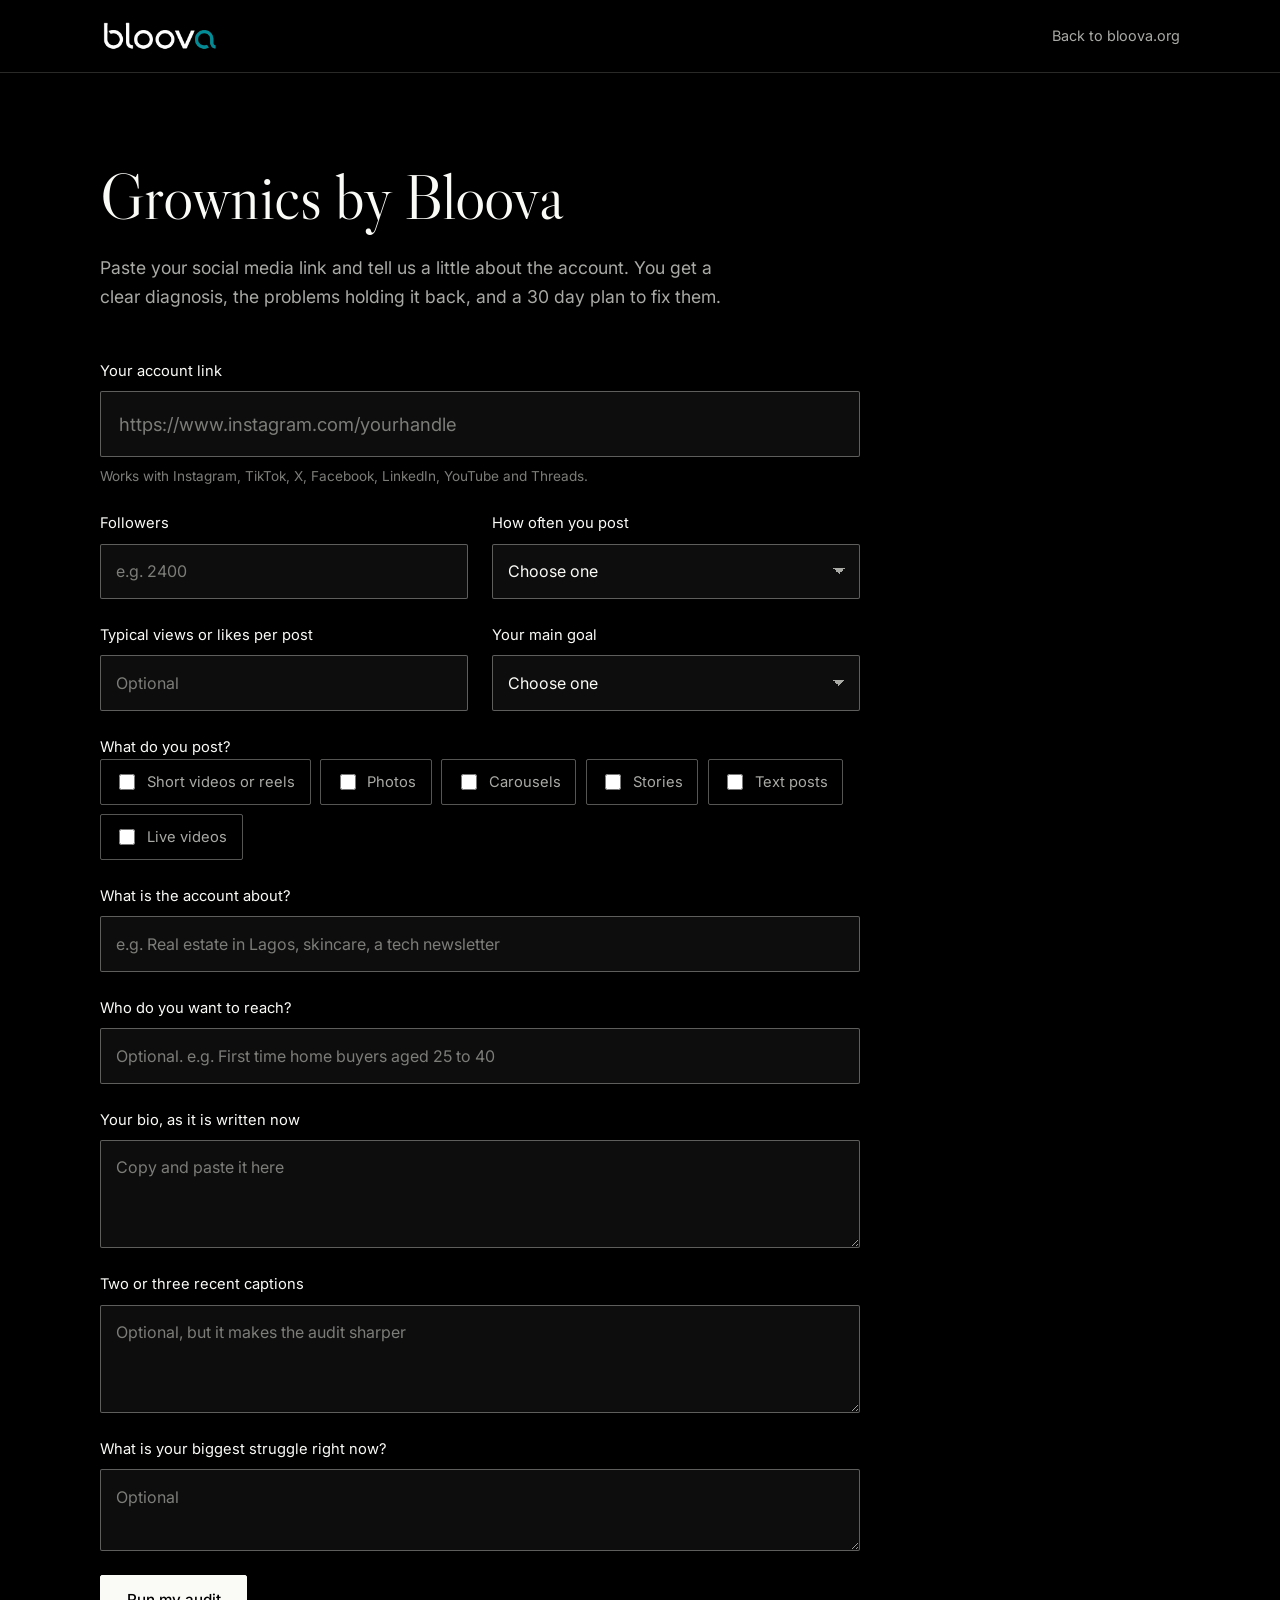
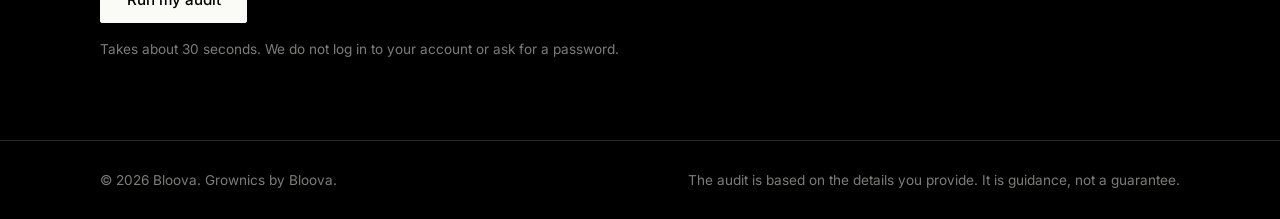
==== index.html @ 5bc06811 "Add files via upload" ====
<!DOCTYPE html>
<html lang="en">
<head>
<meta charset="utf-8">
<meta name="viewport" content="width=device-width, initial-scale=1">
<title>Grownics by Bloova</title>
<meta name="description" content="Paste your social media link and get a full diagnosis, the problems holding your account back, and a 30 day growth plan. By Bloova.">
<meta name="theme-color" content="#000000">
<link rel="icon" type="image/png" href="favicon.png">
<link rel="apple-touch-icon" href="apple-touch-icon.png">
<link rel="preconnect" href="https://fonts.googleapis.com">
<link rel="preconnect" href="https://fonts.gstatic.com" crossorigin>
<link href="https://fonts.googleapis.com/css2?family=Inter:wght@400;500&family=Libre+Caslon+Display&display=swap" rel="stylesheet">
<link rel="stylesheet" href="app.css">
</head>
<body>
<header class="top">
  <div class="wrap bar">
    <a class="brand" href="https://bloova.org" aria-label="Bloova"><img src="bloova-logo.png" alt="Bloova" width="120" height="34"></a>
    <a class="back" href="https://bloova.org">Back to bloova.org</a>
  </div>
</header>

<main id="app" class="wrap">

  <section id="intake" class="view">
    <div class="intro">
      <h1>Grownics by Bloova</h1>
      <p class="lede">Paste your social media link and tell us a little about the account. You get a clear diagnosis, the problems holding it back, and a 30 day plan to fix them.</p>
    </div>

    <form id="form" novalidate>
      <div class="field big">
        <label for="url">Your account link</label>
        <input id="url" name="url" type="text" inputmode="url" autocomplete="off" placeholder="https://www.instagram.com/yourhandle" required>
        <p class="hint" id="platform">Works with Instagram, TikTok, X, Facebook, LinkedIn, YouTube and Threads.</p>
      </div>

      <div class="grid">
        <div class="field">
          <label for="followers">Followers</label>
          <input id="followers" name="followers" type="number" min="0" inputmode="numeric" placeholder="e.g. 2400" required>
        </div>
        <div class="field">
          <label for="frequency">How often you post</label>
          <select id="frequency" name="frequency" required>
            <option value="">Choose one</option>
            <option>Almost never</option>
            <option>Less than once a week</option>
            <option>1 to 2 times a week</option>
            <option>3 to 5 times a week</option>
            <option>Daily</option>
            <option>More than once a day</option>
          </select>
        </div>
        <div class="field">
          <label for="typical">Typical views or likes per post</label>
          <input id="typical" name="typical" type="number" min="0" inputmode="numeric" placeholder="Optional">
        </div>
        <div class="field">
          <label for="goal">Your main goal</label>
          <select id="goal" name="goal" required>
            <option value="">Choose one</option>
            <option>Grow followers</option>
            <option>Get more customers or leads</option>
            <option>Build brand awareness</option>
            <option>Build a community</option>
            <option>Become a known voice in my field</option>
          </select>
        </div>
      </div>

      <fieldset class="field">
        <legend>What do you post?</legend>
        <div class="checks">
          <label><input type="checkbox" name="formats" value="Short videos or reels"> Short videos or reels</label>
          <label><input type="checkbox" name="formats" value="Photos"> Photos</label>
          <label><input type="checkbox" name="formats" value="Carousels"> Carousels</label>
          <label><input type="checkbox" name="formats" value="Stories"> Stories</label>
          <label><input type="checkbox" name="formats" value="Text posts"> Text posts</label>
          <label><input type="checkbox" name="formats" value="Live videos"> Live videos</label>
        </div>
      </fieldset>

      <div class="grid one">
        <div class="field">
          <label for="niche">What is the account about?</label>
          <input id="niche" name="niche" type="text" maxlength="120" placeholder="e.g. Real estate in Lagos, skincare, a tech newsletter" required>
        </div>
        <div class="field">
          <label for="audience">Who do you want to reach?</label>
          <input id="audience" name="audience" type="text" maxlength="200" placeholder="Optional. e.g. First time home buyers aged 25 to 40">
        </div>
        <div class="field">
          <label for="bio">Your bio, as it is written now</label>
          <textarea id="bio" name="bio" maxlength="400" rows="3" placeholder="Copy and paste it here"></textarea>
        </div>
        <div class="field">
          <label for="captions">Two or three recent captions</label>
          <textarea id="captions" name="captions" maxlength="900" rows="3" placeholder="Optional, but it makes the audit sharper"></textarea>
        </div>
        <div class="field">
          <label for="struggle">What is your biggest struggle right now?</label>
          <textarea id="struggle" name="struggle" maxlength="400" rows="2" placeholder="Optional"></textarea>
        </div>
      </div>

      <p class="error" id="error" role="alert" hidden></p>
      <div class="actions">
        <button class="btn solid" type="submit" id="go">Run my audit</button>
        <p class="hint">Takes about 30 seconds. We do not log in to your account or ask for a password.</p>
      </div>
    </form>
  </section>

  <section id="loading" class="view" hidden>
    <div class="intro">
      <h1>Reading your account details</h1>
      <p class="lede" id="stage">Checking your profile and positioning</p>
      <div class="bar-track"><i id="progress"></i></div>
    </div>
  </section>

  <section id="report" class="view" hidden></section>

</main>

<footer class="foot">
  <div class="wrap">
    <span>&copy; <span id="year">2026</span> Bloova. Grownics by Bloova.</span>
    <span>The audit is based on the details you provide. It is guidance, not a guarantee.</span>
  </div>
</footer>
<script src="app.js"></script>
</body>
</html>
---- app.css ----
:root{--black:#000;--ivory:#FAFAF7;--mute:#A9A9A5;--faint:#7C7C78;--line:rgba(250,250,247,.16);--line2:rgba(250,250,247,.34);--teal:#0F766E;--teal-lt:#22B8AB;--panel:#0D0D0D;--amber:#E0B25A;--red:#E5766B;
--display:'Libre Caslon Display',Georgia,'Times New Roman',serif;--text:'Inter',system-ui,-apple-system,'Segoe UI',sans-serif}
*{box-sizing:border-box}
html{-webkit-text-size-adjust:100%}
body{margin:0;background:var(--black);color:var(--ivory);font:400 16px/1.65 var(--text);-webkit-font-smoothing:antialiased}
img{max-width:100%;display:block}
a{color:inherit}
.wrap{width:min(1080px,100% - 40px);margin-inline:auto}
:focus-visible{outline:2px solid var(--teal-lt);outline-offset:3px}

.top{border-bottom:1px solid var(--line)}
.bar{display:flex;align-items:center;justify-content:space-between;height:72px}
.back{color:var(--mute);font-size:.9rem;text-decoration:none}
.back:hover{color:var(--ivory)}

h1,h2,h3{font-family:var(--display);font-weight:400;line-height:1.12;margin:0}
h1{font-size:clamp(2.4rem,6vw,4rem);letter-spacing:-.01em}
h2{font-size:clamp(1.6rem,3.4vw,2.2rem)}
h3{font-size:1.25rem}
p{margin:0}
.lede{color:var(--mute);font-size:1.1rem;max-width:36em;margin-top:1.25rem}
.intro{padding:clamp(3rem,8vw,5.5rem) 0 clamp(2rem,4vw,3rem)}
.view[hidden]{display:none}

/* form */
form{max-width:760px;padding-bottom:5rem}
.field{display:flex;flex-direction:column;gap:.5rem;margin:0 0 1.5rem;border:0;padding:0;min-width:0}
label,legend{font-size:.92rem;color:var(--ivory);padding:0}
input[type=text],input[type=number],select,textarea{width:100%;background:var(--panel);color:var(--ivory);border:1px solid var(--line2);border-radius:2px;padding:.85rem .95rem;font:inherit;font-size:1rem}
textarea{resize:vertical}
input::placeholder,textarea::placeholder{color:var(--faint)}
input:focus,select:focus,textarea:focus{outline:2px solid var(--teal-lt);outline-offset:1px;border-color:var(--teal-lt)}
select{appearance:none;background-image:linear-gradient(45deg,transparent 50%,var(--mute) 50%),linear-gradient(135deg,var(--mute) 50%,transparent 50%);background-position:calc(100% - 20px) 50%,calc(100% - 14px) 50%;background-size:6px 6px;background-repeat:no-repeat;padding-right:2.4rem}
.big input{font-size:1.15rem;padding:1.05rem 1.1rem}
.hint{color:var(--faint);font-size:.85rem}
.grid{display:grid;grid-template-columns:1fr 1fr;gap:0 1.5rem}
.grid.one{grid-template-columns:1fr}
.checks{display:flex;flex-wrap:wrap;gap:.6rem}
.checks label{display:flex;align-items:center;gap:.55rem;border:1px solid var(--line2);border-radius:2px;padding:.6rem .9rem;color:var(--mute);cursor:pointer;font-size:.92rem}
.checks label:has(input:checked){border-color:var(--teal-lt);color:var(--ivory)}
.checks input{accent-color:var(--teal-lt);width:16px;height:16px}
.error{color:var(--red);margin:0 0 1rem}
.actions{display:flex;flex-direction:column;gap:.9rem;align-items:flex-start}

.btn{display:inline-flex;align-items:center;justify-content:center;min-height:48px;padding:0 1.6rem;border-radius:2px;font:500 .95rem var(--text);text-decoration:none;cursor:pointer;border:1px solid var(--ivory)}
.btn.solid{background:var(--ivory);color:var(--black)}
.btn.solid:hover{background:#fff}
.btn.line{background:transparent;color:var(--ivory);border-color:var(--line2)}
.btn.line:hover{border-color:var(--ivory)}
.btn[disabled]{opacity:.5;cursor:wait}

/* loading */
.bar-track{height:2px;background:var(--line);margin-top:2.5rem;max-width:420px;overflow:hidden}
.bar-track i{display:block;height:100%;width:8%;background:var(--teal-lt);transition:width 1.6s ease}

/* report */
.r-head{padding:clamp(2.5rem,6vw,4rem) 0 2.5rem;display:grid;grid-template-columns:auto 1fr;gap:clamp(1.5rem,5vw,3.5rem);align-items:center;border-bottom:1px solid var(--line)}
.dial{position:relative;width:clamp(130px,22vw,190px);aspect-ratio:1}
.dial svg{width:100%;height:100%;transform:rotate(-90deg)}
.dial circle{fill:none;stroke-width:6}
.dial .tr{stroke:var(--line)}
.dial .fg{stroke:var(--teal-lt);stroke-linecap:round;stroke-dasharray:1;stroke-dashoffset:1;transition:stroke-dashoffset 1.4s cubic-bezier(.2,.7,.2,1)}
.dial b{position:absolute;inset:0;display:grid;place-items:center;font:400 clamp(2.4rem,6vw,3.6rem)/1 var(--display)}
.dial small{position:absolute;left:0;right:0;bottom:22%;text-align:center;color:var(--faint);font-size:.8rem}
.r-head p.who{color:var(--faint);font-size:.9rem;margin-bottom:.8rem;word-break:break-all}
.r-head h1{font-size:clamp(1.8rem,4.2vw,2.9rem)}
.r-head .sum{color:var(--mute);margin-top:1rem;max-width:40em}
.note{color:var(--faint);font-size:.88rem;margin-top:1rem}

.sec{padding:clamp(2.5rem,6vw,4rem) 0;border-bottom:1px solid var(--line);display:grid;grid-template-columns:minmax(0,1fr) minmax(0,2.2fr);gap:clamp(1.5rem,5vw,4rem)}
.sec>h2{position:sticky;top:1.5rem;align-self:start}
.rows>div{padding:1.25rem 0;border-top:1px solid var(--line)}
.rows>div:first-child{border-top:0;padding-top:0}

.area{display:grid;grid-template-columns:1fr auto;gap:.3rem 1rem;align-items:baseline}
.area b{font-weight:500}
.area span{font-family:var(--display);font-size:1.4rem}
.area p{grid-column:1/-1;color:var(--mute);font-size:.95rem}
.meter{grid-column:1/-1;height:2px;background:var(--line);margin:.3rem 0}
.meter i{display:block;height:100%;background:var(--teal-lt)}

.prob h3{margin:.35rem 0 .6rem}
.sev{font-size:.8rem;font-weight:500;padding:.15rem .6rem;border:1px solid;border-radius:2px;display:inline-block}
.sev.high{color:var(--red)}.sev.medium{color:var(--amber)}.sev.low{color:var(--teal-lt)}
.prob p{color:var(--mute)}
.prob .fix{margin-top:.8rem;color:var(--ivory);padding-left:1rem;border-left:2px solid var(--teal)}
.prob .fix span{color:var(--teal-lt);font-weight:500}

ul.plain{list-style:none;margin:0;padding:0}
ul.plain li{padding:.7rem 0 .7rem 1.2rem;position:relative;color:var(--mute);border-top:1px solid var(--line)}
ul.plain li:first-child{border-top:0}
ul.plain li::before{content:"";position:absolute;left:0;top:1.35rem;width:6px;height:6px;border-radius:50%;background:var(--teal-lt)}
.plan h3{margin-bottom:.2rem}
.plan .wk{color:var(--teal-lt);font-size:.9rem;font-weight:500}

.band{background:var(--teal);color:var(--ivory);padding:clamp(2.5rem,6vw,4rem) clamp(1.5rem,5vw,3rem);margin:clamp(2.5rem,6vw,4rem) 0}
.band h2{max-width:20em}
.band p{margin-top:1rem;max-width:38em;color:rgba(250,250,247,.88)}
.band .row{display:flex;flex-wrap:wrap;gap:.8rem;margin-top:1.75rem}
.band .btn.line{border-color:rgba(250,250,247,.6)}
.tools{display:flex;flex-wrap:wrap;gap:.8rem;padding:2rem 0 4rem}

.foot{border-top:1px solid var(--line);color:var(--faint);font-size:.85rem;padding:1.75rem 0}
.foot .wrap{display:flex;flex-wrap:wrap;justify-content:space-between;gap:.5rem 2rem}

@media (max-width:720px){
  .grid{grid-template-columns:1fr}
  .sec{grid-template-columns:1fr}
  .sec>h2{position:static}
  .r-head{grid-template-columns:1fr}
}
@media (prefers-reduced-motion:reduce){*{transition:none!important;animation:none!important}}
@media print{
  :root{--black:#fff;--ivory:#111;--mute:#333;--faint:#555;--line:#ccc;--line2:#aaa;--panel:#fff}
  body{background:#fff}
  .top .back,.tools,.foot,.band .row{display:none}
  .band{background:#fff;border:1px solid #999;color:#111}.band p{color:#333}
  .sec,.rows>div{break-inside:avoid}
}
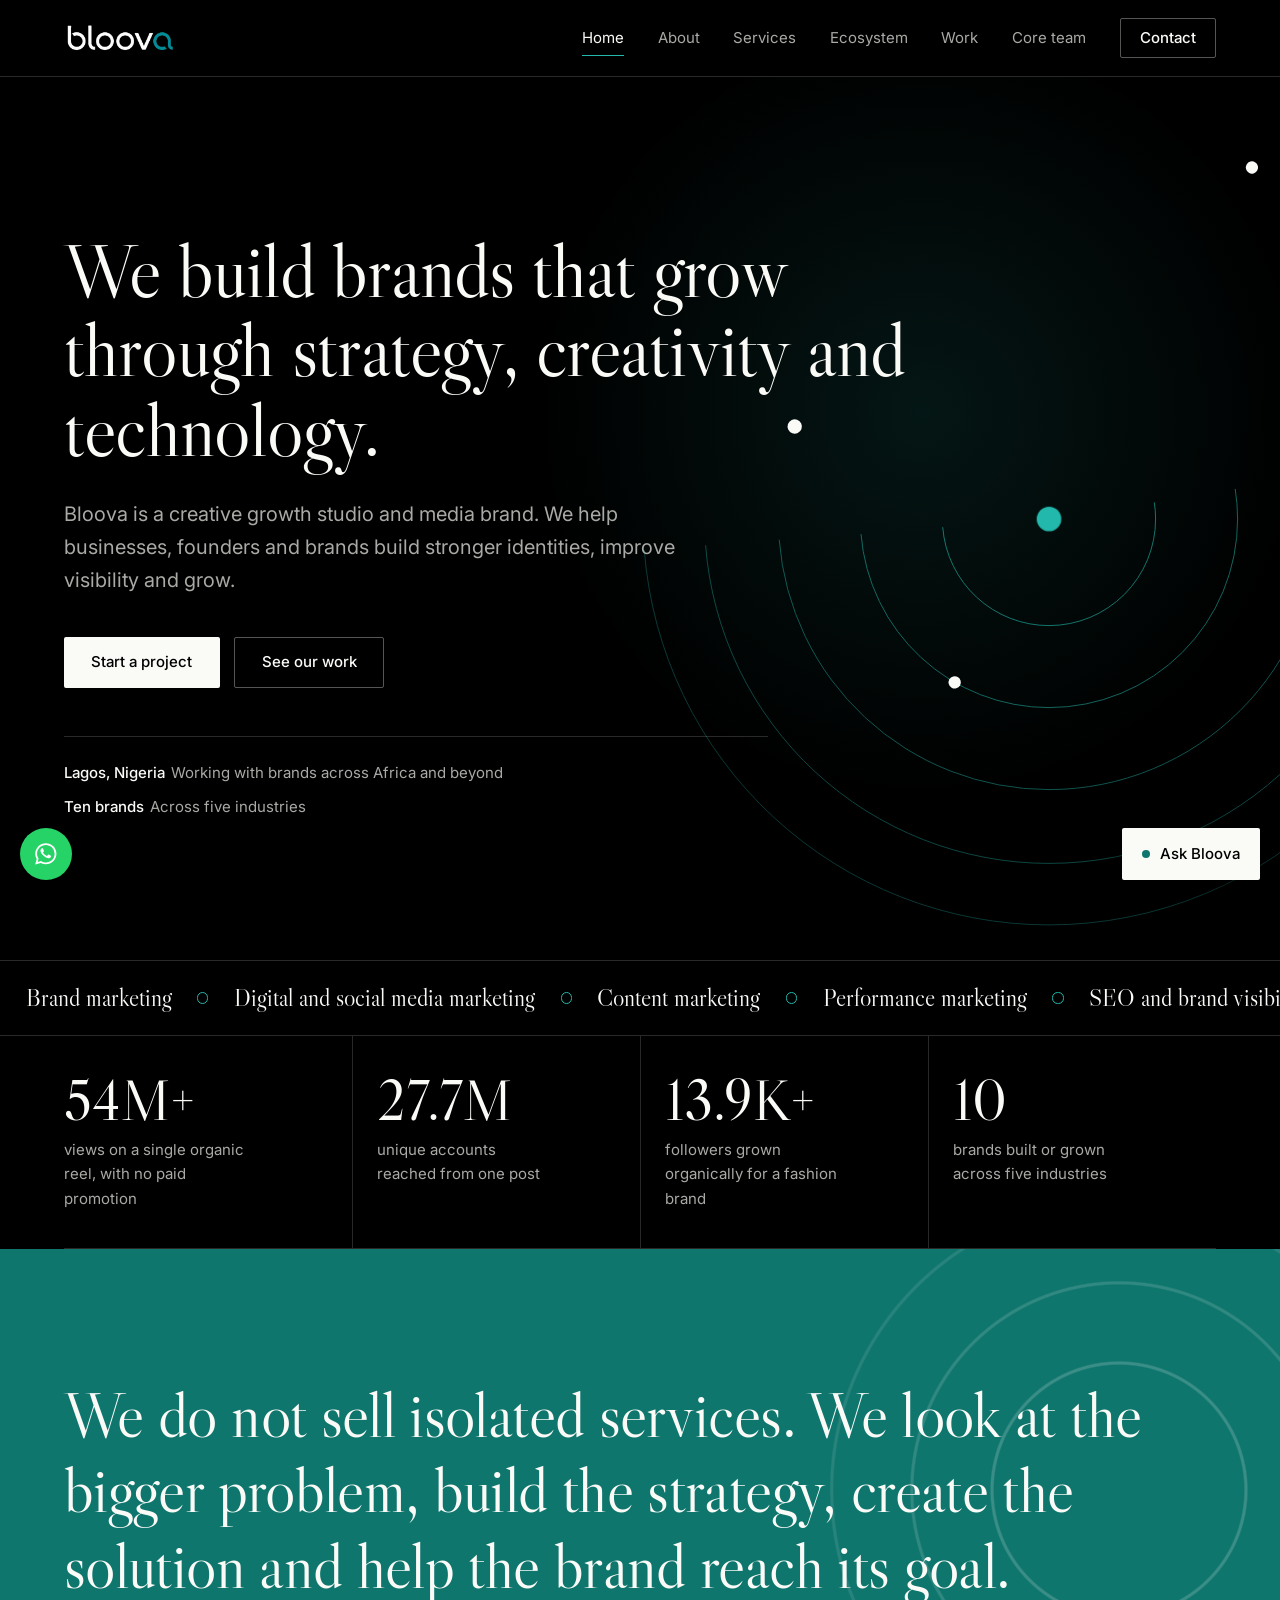
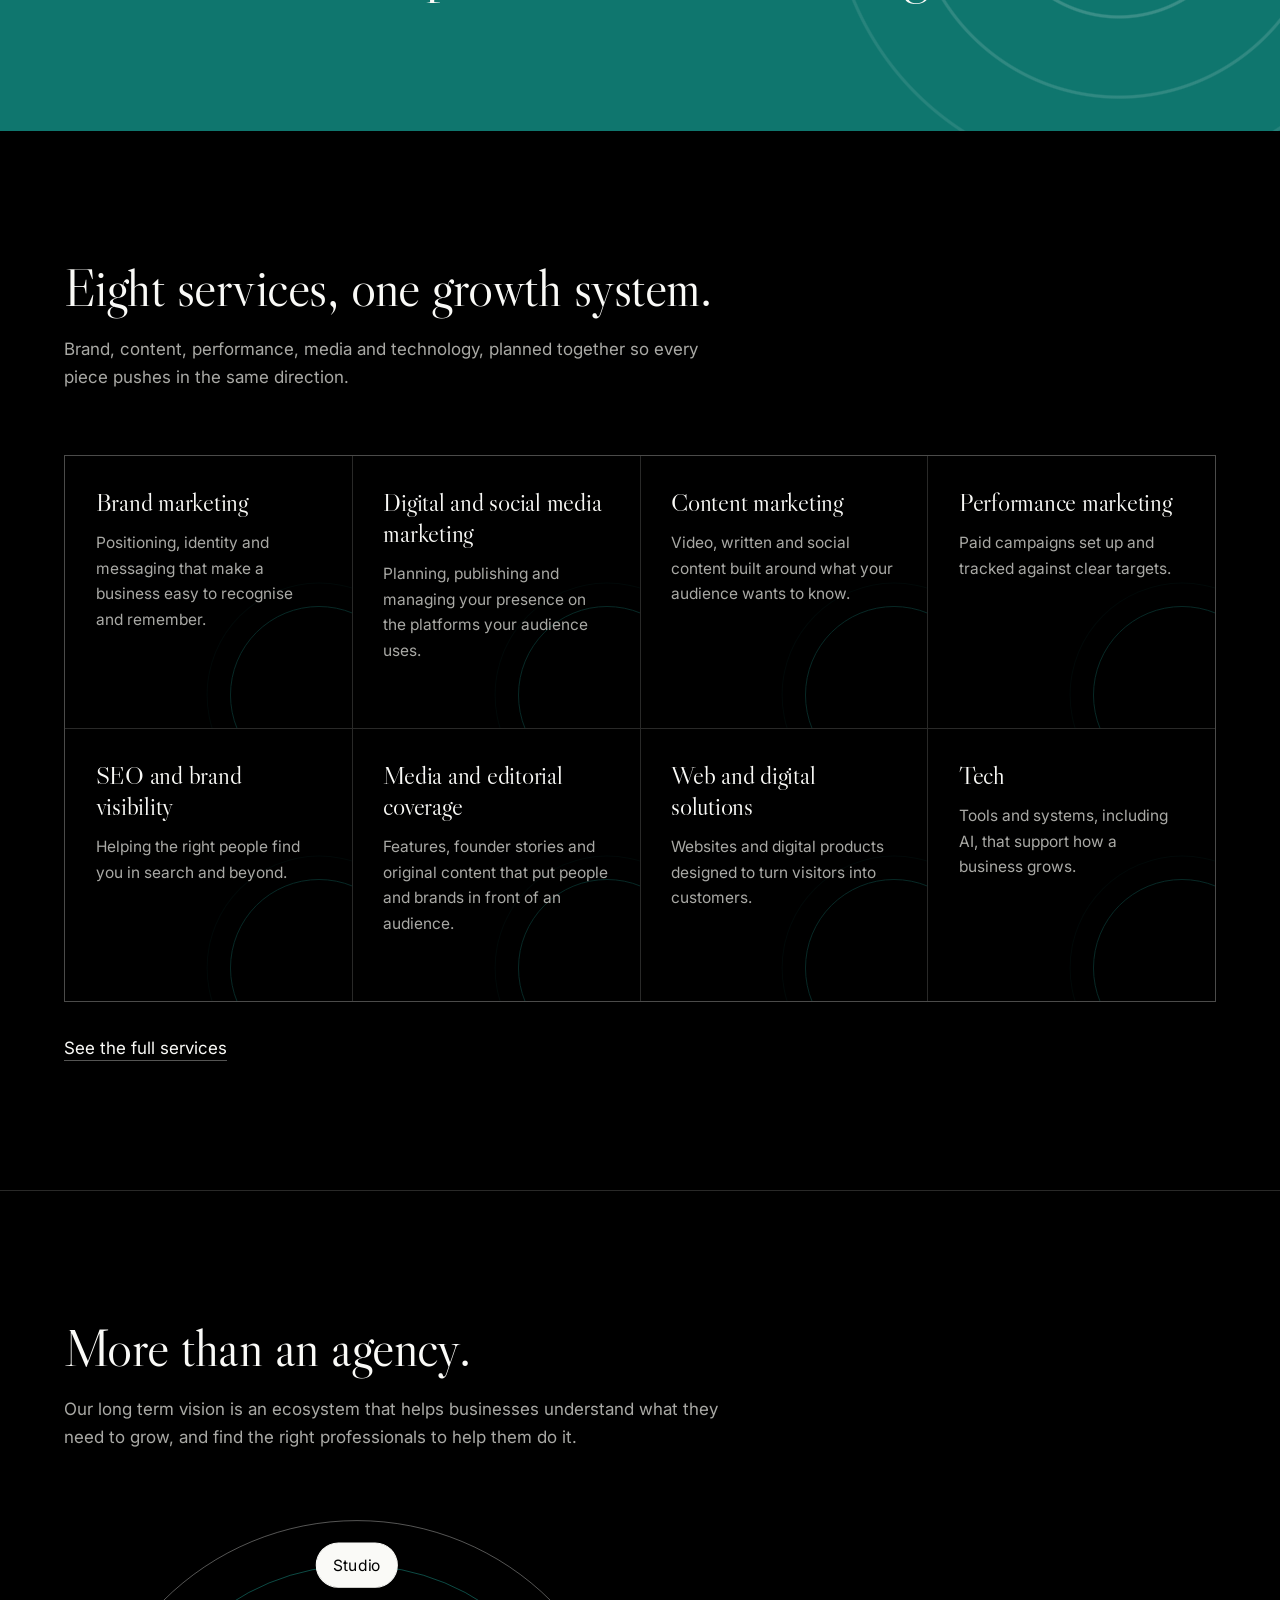
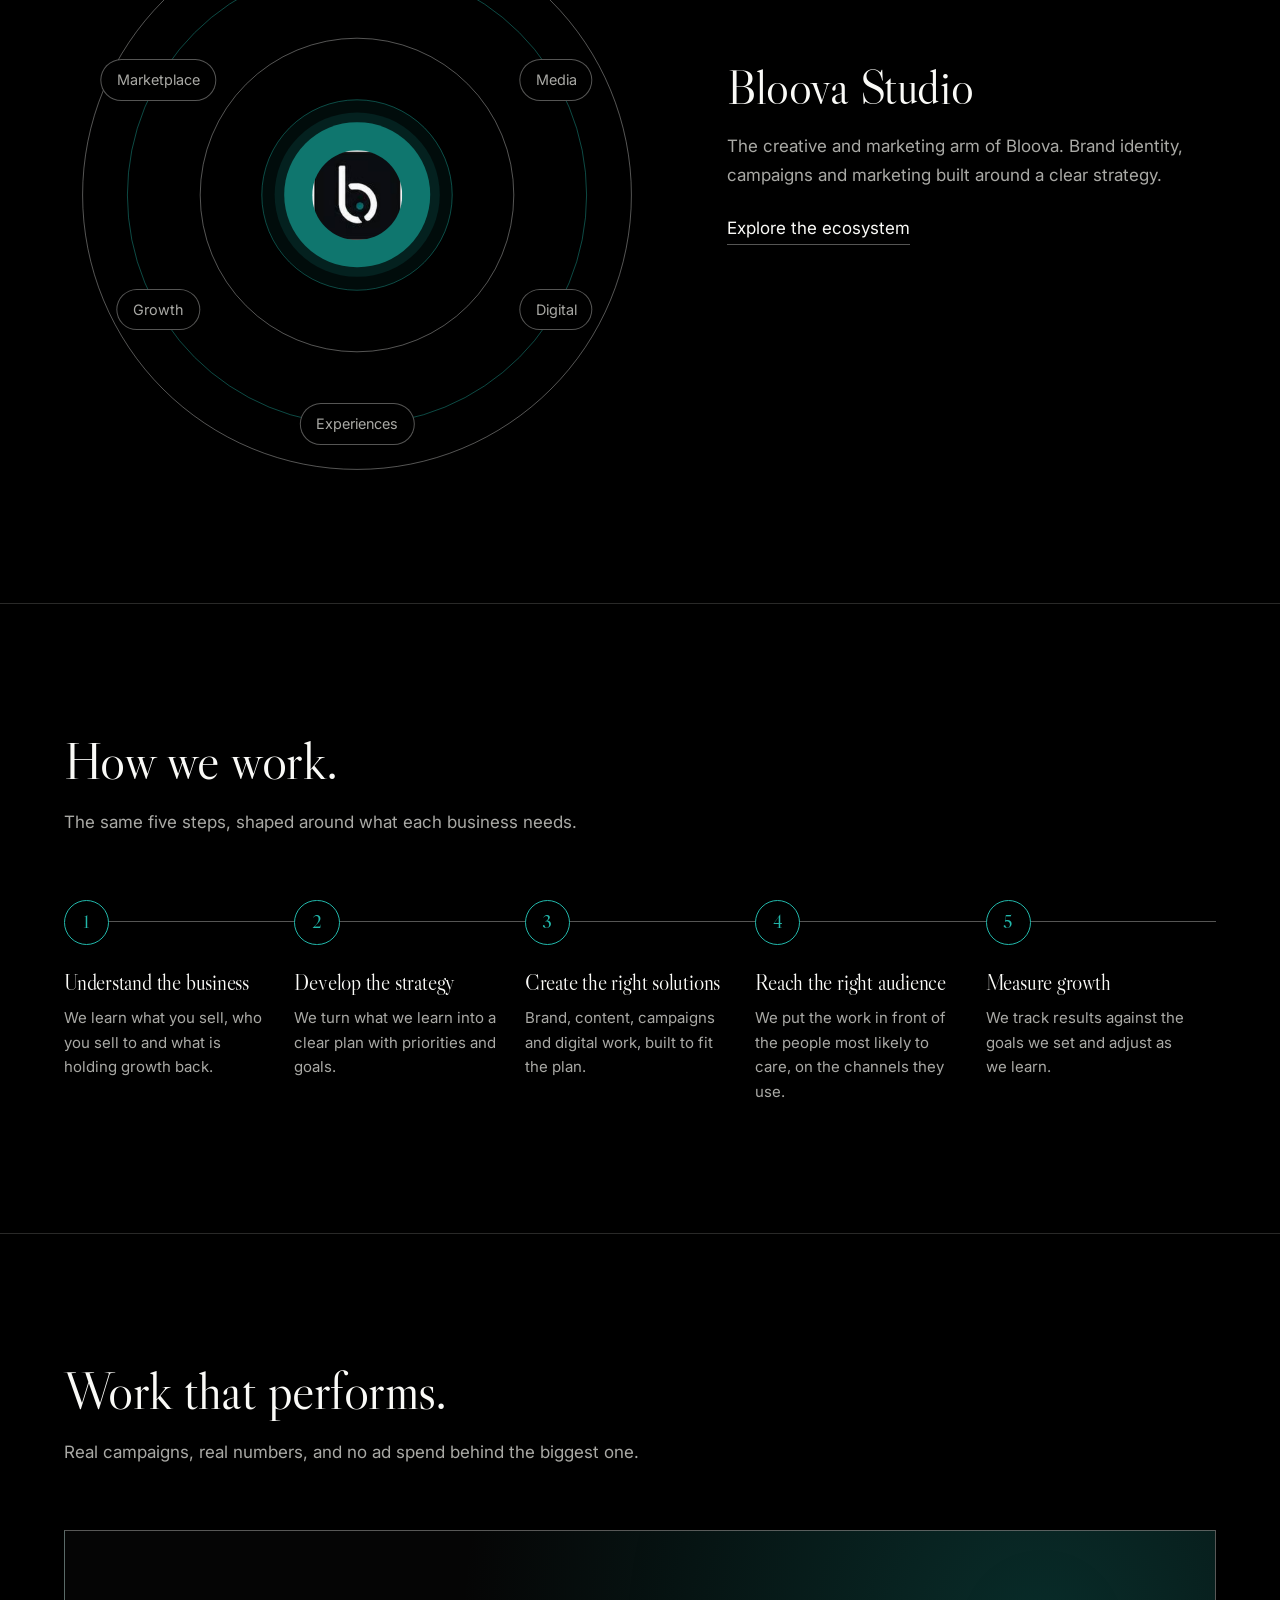
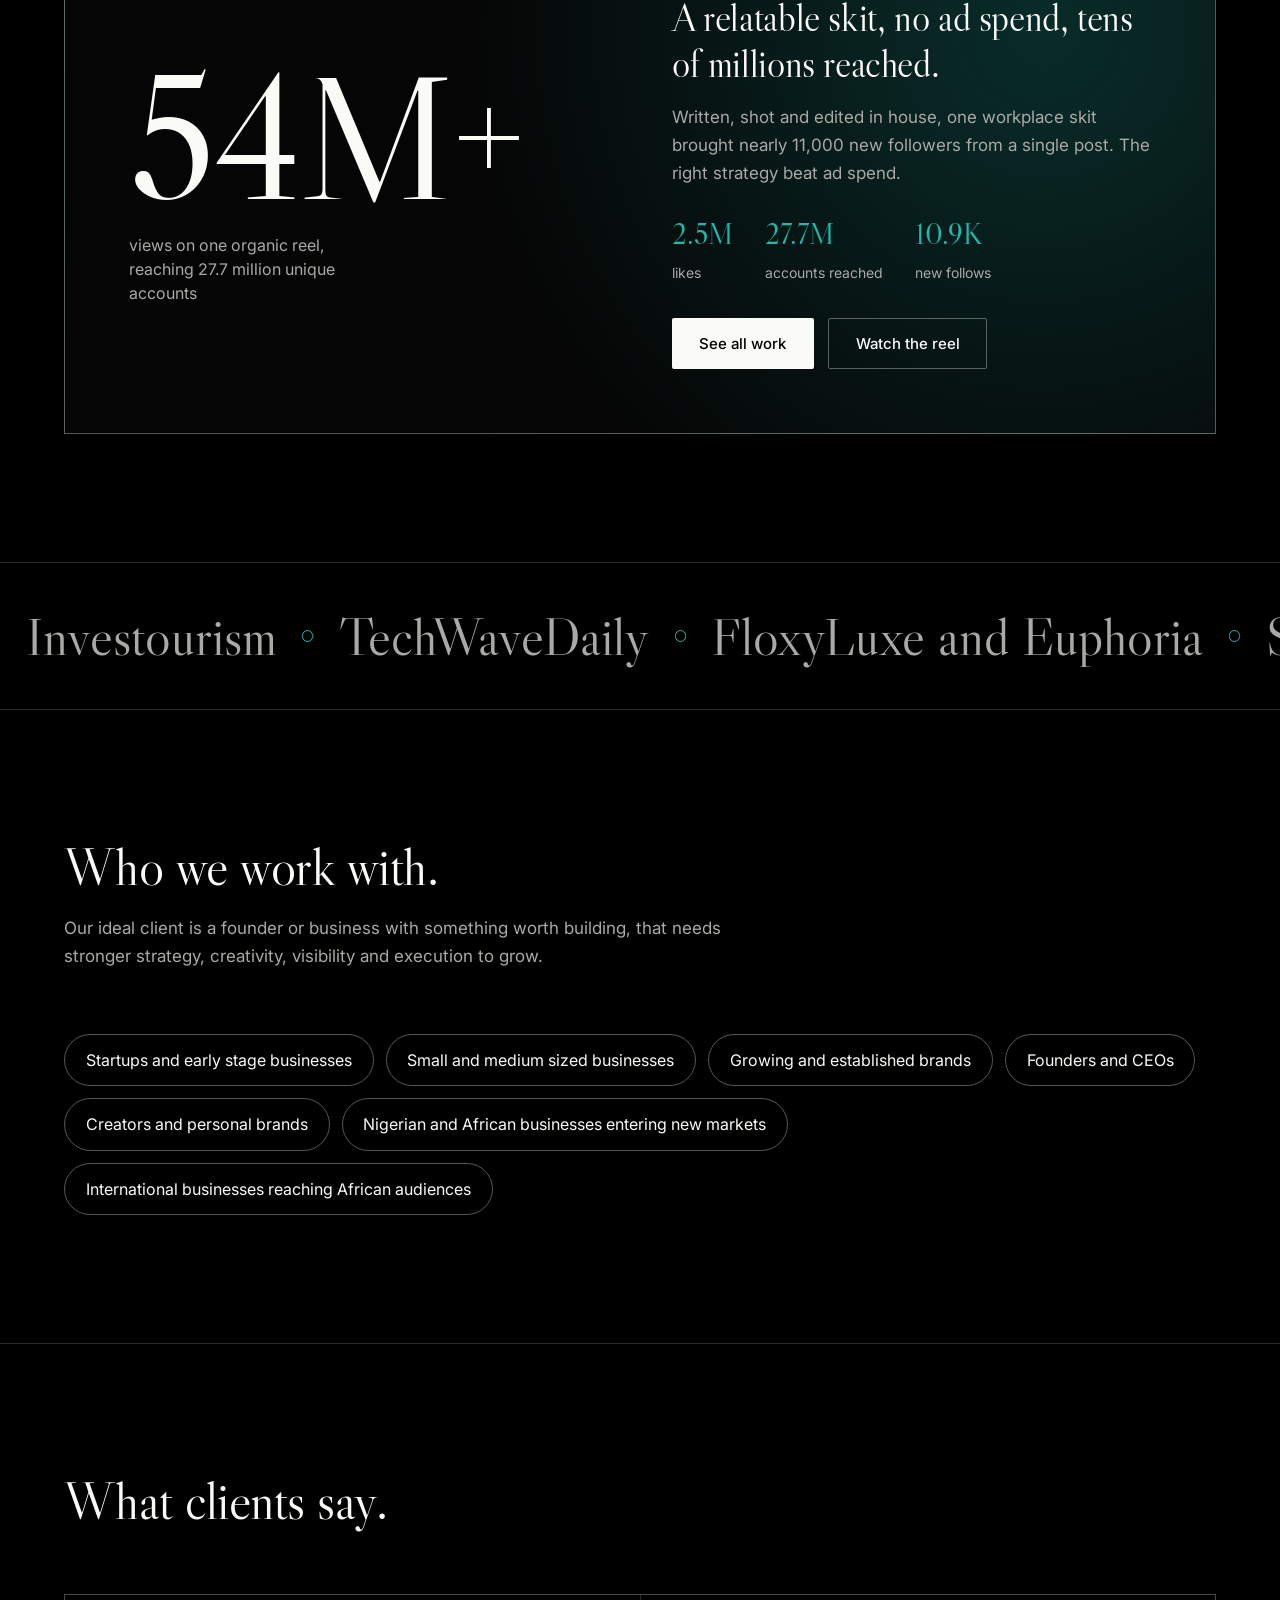
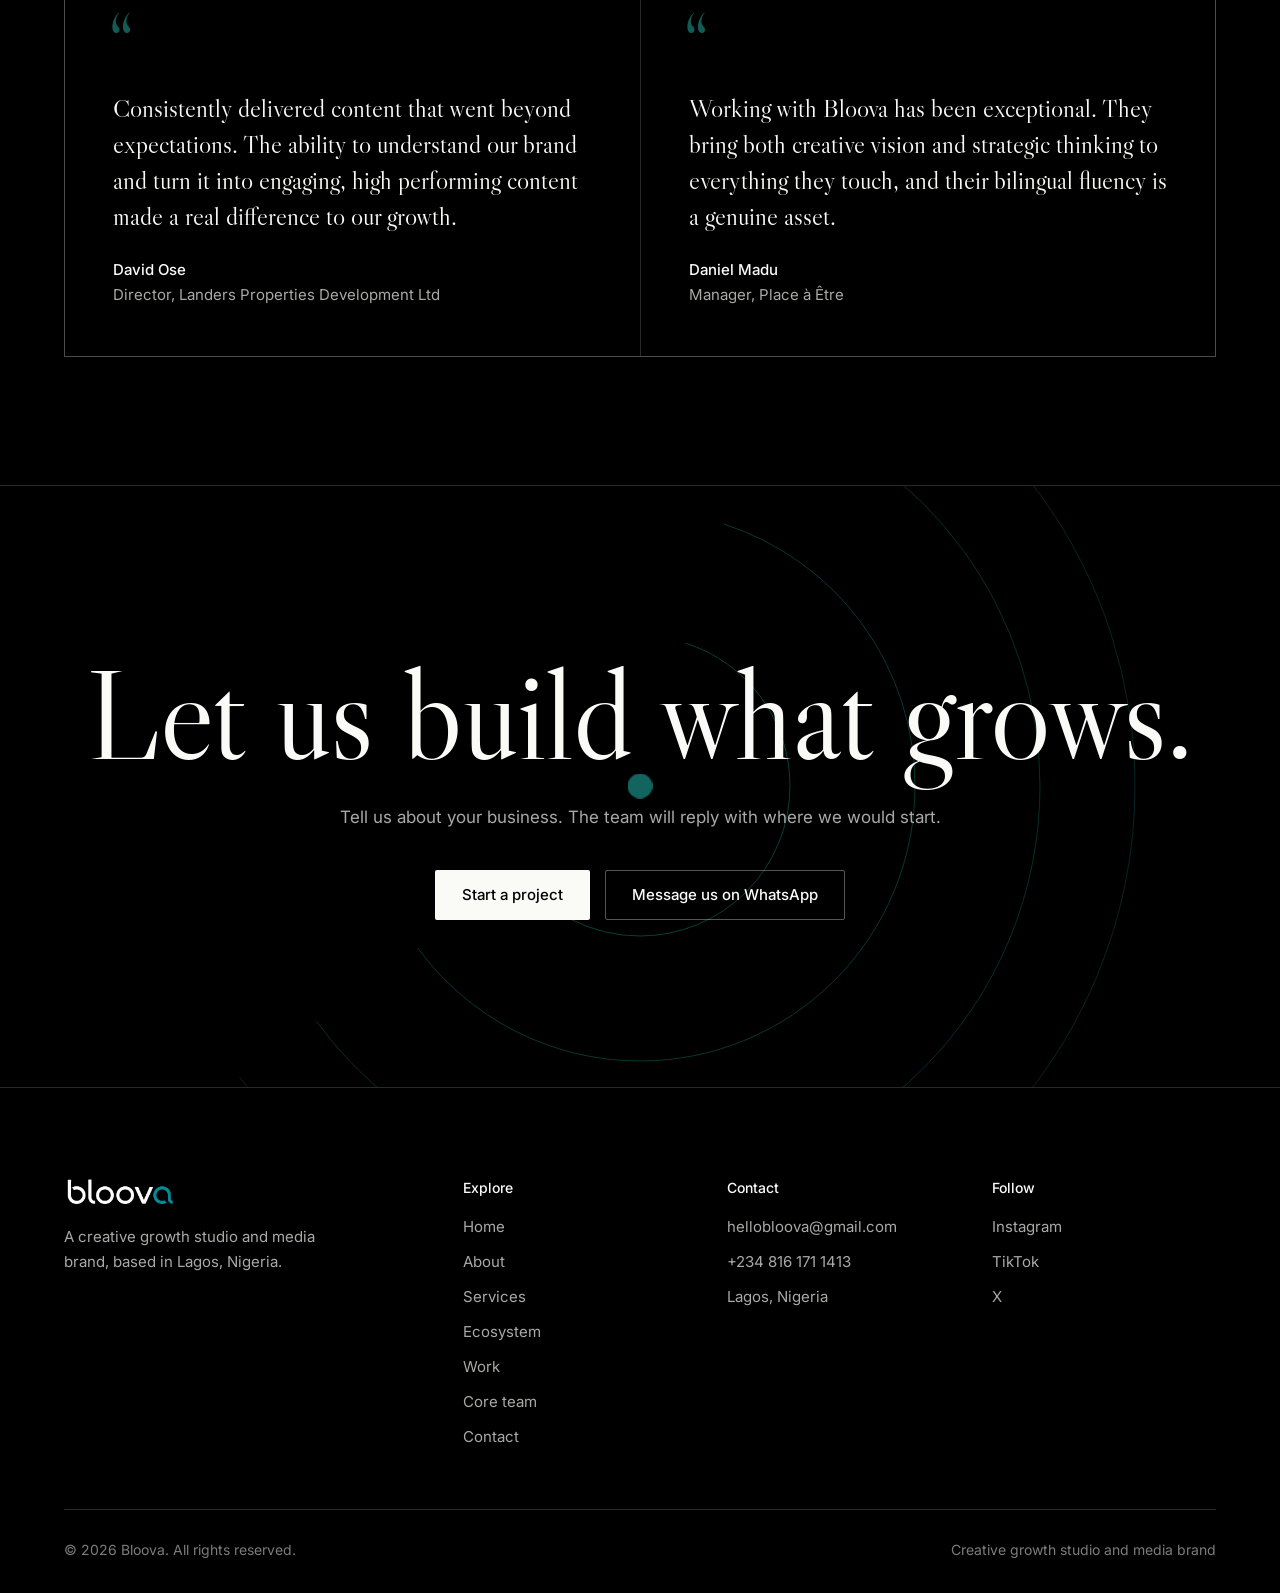
==== commit f073f3f9: "Add files via upload" ====
--- a/index.html
+++ b/index.html
@@ -3,134 +3,290 @@
 <head>
 <meta charset="utf-8">
 <meta name="viewport" content="width=device-width, initial-scale=1">
-<title>Grownics by Bloova</title>
-<meta name="description" content="Paste your social media link and get a full diagnosis, the problems holding your account back, and a 30 day growth plan. By Bloova.">
+<title>Bloova | Creative growth studio and media brand</title>
+<meta name="description" content="Bloova is a creative growth studio and media brand in Lagos, Nigeria. We build brands that grow through strategy, creativity and technology.">
 <meta name="theme-color" content="#000000">
+<meta property="og:title" content="Bloova | Creative growth studio and media brand">
+<meta property="og:description" content="Bloova is a creative growth studio and media brand in Lagos, Nigeria. We build brands that grow through strategy, creativity and technology.">
+<meta property="og:type" content="website">
 <link rel="icon" type="image/png" href="favicon.png">
 <link rel="apple-touch-icon" href="apple-touch-icon.png">
 <link rel="preconnect" href="https://fonts.googleapis.com">
 <link rel="preconnect" href="https://fonts.gstatic.com" crossorigin>
 <link href="https://fonts.googleapis.com/css2?family=Inter:wght@400;500&family=Libre+Caslon+Display&display=swap" rel="stylesheet">
-<link rel="stylesheet" href="app.css">
+<script>document.documentElement.classList.add('js');try{if(!sessionStorage.getItem('bloovaSplash')&&!matchMedia('(prefers-reduced-motion: reduce)').matches){document.documentElement.classList.add('splash-on','hold');setTimeout(function(){document.documentElement.classList.remove('splash-on','hold')},9000)}}catch(e){}</script>
+<link rel="stylesheet" href="styles.css">
 </head>
 <body>
-<header class="top">
-  <div class="wrap bar">
-    <a class="brand" href="https://bloova.org" aria-label="Bloova"><img src="bloova-logo.png" alt="Bloova" width="120" height="34"></a>
-    <a class="back" href="https://bloova.org">Back to bloova.org</a>
+<a class="skip" href="#main">Skip to content</a>
+<div class="progress" id="progress" aria-hidden="true"></div>
+<div class="splash" id="splash" role="dialog" aria-label="Welcome to Bloova">
+  <svg class="sp-rings" viewBox="0 0 400 400" aria-hidden="true" focusable="false">
+    <circle style="--i:0" cx="200" cy="200" r="40" pathLength="1"/>
+    <circle style="--i:1" cx="200" cy="200" r="78" pathLength="1"/>
+    <circle style="--i:2" cx="200" cy="200" r="116" pathLength="1"/>
+    <circle style="--i:3" cx="200" cy="200" r="152" pathLength="1"/>
+    <circle style="--i:4" cx="200" cy="200" r="186" pathLength="1"/>
+    <circle style="--i:5" cx="200" cy="200" r="198" pathLength="1"/>
+  </svg>
+  <div class="sp-core">
+    <img class="sp-logo" src="bloova-logo.png" alt="Bloova" width="780" height="221">
+    <span class="sp-rule"></span>
+    <p class="sp-line">A creative growth studio and media brand</p>
+    <p class="sp-line">Based in Lagos, Nigeria</p>
+    <div class="sp-words" aria-hidden="true"><span>Strategy</span><span>Creativity</span><span>Technology</span><span>Growth</span></div>
+  </div>
+  <div class="sp-curtain t"></div><div class="sp-curtain b"></div>
+  <div class="sp-foot"><span class="sp-count" id="sp-count">0</span><button class="sp-skip" type="button" id="sp-skip">Enter site</button></div>
+  <div class="sp-bar"></div>
+</div>
+<header class="site-header">
+  <div class="wrap header-inner">
+    <a class="brand" href="index.html" aria-label="Bloova home"><img src="bloova-logo.png" alt="Bloova" width="140" height="40"></a>
+    <button class="nav-toggle" type="button" aria-expanded="false" aria-controls="site-nav" aria-label="Open menu"><span></span><span></span><span></span></button>
+    <nav class="nav" id="site-nav" aria-label="Main">
+      <a href="index.html" aria-current="page">Home</a>
+      <a href="about.html">About</a>
+      <a href="services.html">Services</a>
+      <a href="ecosystem.html">Ecosystem</a>
+      <a href="work.html">Work</a>
+      <a href="team.html">Core team</a>
+      <a class="btn btn-line btn-sm" href="contact.html">Contact</a>
+    </nav>
   </div>
 </header>
-
-<main id="app" class="wrap">
-
-  <section id="intake" class="view">
-    <div class="intro">
-      <h1>Grownics by Bloova</h1>
-      <p class="lede">Paste your social media link and tell us a little about the account. You get a clear diagnosis, the problems holding it back, and a 30 day plan to fix them.</p>
-    </div>
-
-    <form id="form" novalidate>
-      <div class="field big">
-        <label for="url">Your account link</label>
-        <input id="url" name="url" type="text" inputmode="url" autocomplete="off" placeholder="https://www.instagram.com/yourhandle" required>
-        <p class="hint" id="platform">Works with Instagram, TikTok, X, Facebook, LinkedIn, YouTube and Threads.</p>
-      </div>
-
-      <div class="grid">
-        <div class="field">
-          <label for="followers">Followers</label>
-          <input id="followers" name="followers" type="number" min="0" inputmode="numeric" placeholder="e.g. 2400" required>
+<main id="main">
+<section class="hero" id="hero">
+  <svg class="rings" viewBox="0 0 400 400" aria-hidden="true" focusable="false">
+    <circle class="ring" style="--i:0" cx="200" cy="200" r="52" pathLength="1"/>
+    <circle class="ring" style="--i:1" cx="200" cy="200" r="92" pathLength="1"/>
+    <circle class="ring" style="--i:2" cx="200" cy="200" r="132" pathLength="1"/>
+    <circle class="ring" style="--i:3" cx="200" cy="200" r="168" pathLength="1"/>
+    <circle class="ring" style="--i:4" cx="200" cy="200" r="198" pathLength="1"/>
+    <g class="orb" style="--s:36s"><circle class="sat" cx="368" cy="200" r="4.5" transform="rotate(40 200 200)"/></g>
+    <g class="orb rev" style="--s:58s"><circle class="sat" cx="332" cy="200" r="3.5" transform="rotate(200 200 200)"/></g>
+    <g class="orb" style="--s:84s"><circle class="sat" cx="398" cy="200" r="3" transform="rotate(300 200 200)"/></g>
+    <g class="orb rev" style="--s:28s"><circle class="sat" cx="292" cy="200" r="3" transform="rotate(120 200 200)"/></g>
+    <circle class="dot" cx="200" cy="200" r="6"/>
+  </svg>
+  <div class="wrap">
+    <div class="hero-inner">
+      <h1 class="rise" style="--d:.1">We build brands that grow through strategy, creativity and technology.</h1>
+      <p class="lede rise" style="--d:.3">Bloova is a creative growth studio and media brand. We help businesses, founders and brands build stronger identities, improve visibility and grow.</p>
+      <div class="hero-actions rise" style="--d:.5">
+        <a class="btn btn-solid" href="contact.html">Start a project</a>
+        <a class="btn btn-line" href="work.html">See our work</a>
+      </div>
+      <div class="hero-meta rise" style="--d:.7">
+        <span><b>Lagos, Nigeria</b>Working with brands across Africa and beyond</span>
+        <span><b>Ten brands</b>Across five industries</span>
+      </div>
+    </div>
+  </div>
+</section>
+
+<div class="ticker " aria-hidden="true"><div class="ticker-track"><span>Brand marketing</span><i></i><span>Digital and social media marketing</span><i></i><span>Content marketing</span><i></i><span>Performance marketing</span><i></i><span>SEO and brand visibility</span><i></i><span>Media and editorial coverage</span><i></i><span>Web and digital solutions</span><i></i><span>Tech</span><i></i><span>Brand marketing</span><i></i><span>Digital and social media marketing</span><i></i><span>Content marketing</span><i></i><span>Performance marketing</span><i></i><span>SEO and brand visibility</span><i></i><span>Media and editorial coverage</span><i></i><span>Web and digital solutions</span><i></i><span>Tech</span><i></i></div></div>
+
+<section class="proof">
+  <div class="wrap">
+    <div class="figures">
+      <div class="fig"><b data-count="54" data-suffix="M+">54M+</b><span>views on a single organic reel, with no paid promotion</span></div>
+      <div class="fig"><b data-count="27.7" data-dec="1" data-suffix="M">27.7M</b><span>unique accounts reached from one post</span></div>
+      <div class="fig"><b data-count="13.9" data-dec="1" data-suffix="K+">13.9K+</b><span>followers grown organically for a fashion brand</span></div>
+      <div class="fig"><b data-count="10">10</b><span>brands built or grown across five industries</span></div>
+    </div>
+  </div>
+</section>
+
+<section class="section band">
+  <div class="wrap">
+    <p class="statement">We do not sell isolated services. We look at the bigger problem, build the strategy, create the solution and help the brand reach its goal.</p>
+  </div>
+</section>
+
+<section class="section">
+  <div class="wrap">
+    <div class="sec-title">
+      <h2>Eight services, one growth system.</h2>
+      <p>Brand, content, performance, media and technology, planned together so every piece pushes in the same direction.</p>
+    </div>
+    <div class="cards">
+      <article class="card reveal" style="--r:0"><h3>Brand marketing</h3><p>Positioning, identity and messaging that make a business easy to recognise and remember.</p></article>
+      <article class="card reveal" style="--r:1"><h3>Digital and social media marketing</h3><p>Planning, publishing and managing your presence on the platforms your audience uses.</p></article>
+      <article class="card reveal" style="--r:2"><h3>Content marketing</h3><p>Video, written and social content built around what your audience wants to know.</p></article>
+      <article class="card reveal" style="--r:3"><h3>Performance marketing</h3><p>Paid campaigns set up and tracked against clear targets.</p></article>
+      <article class="card reveal" style="--r:0"><h3>SEO and brand visibility</h3><p>Helping the right people find you in search and beyond.</p></article>
+      <article class="card reveal" style="--r:1"><h3>Media and editorial coverage</h3><p>Features, founder stories and original content that put people and brands in front of an audience.</p></article>
+      <article class="card reveal" style="--r:2"><h3>Web and digital solutions</h3><p>Websites and digital products designed to turn visitors into customers.</p></article>
+      <article class="card reveal" style="--r:3"><h3>Tech</h3><p>Tools and systems, including AI, that support how a business grows.</p></article>
+    </div>
+    <p style="margin-top:2rem"><a class="text-link" href="services.html">See the full services</a></p>
+  </div>
+</section>
+
+<section class="section" id="ecosystem">
+  <div class="wrap">
+    <div class="sec-title">
+      <h2>More than an agency.</h2>
+      <p>Our long term vision is an ecosystem that helps businesses understand what they need to grow, and find the right professionals to help them do it.</p>
+    </div>
+    <div class="eco">
+      <div class="orbit" role="group" aria-label="The Bloova ecosystem">
+        <svg viewBox="0 0 100 100" aria-hidden="true" focusable="false">
+          <circle cx="50" cy="50" r="49"/><circle class="o2" cx="50" cy="50" r="41"/><circle cx="50" cy="50" r="28"/><circle class="o2" cx="50" cy="50" r="17"/>
+        </svg>
+        <div class="core"><img src="favicon.png" alt="Bloova" width="120" height="120" style="border-radius:50%"></div>
+        <button class="node" type="button" aria-pressed="true" style="--x:50.00%;--y:9.00%" data-name="Bloova Studio" data-text="The creative and marketing arm of Bloova. Brand identity, campaigns and marketing built around a clear strategy." data-tag="">Studio</button>
+        <button class="node" type="button" aria-pressed="false" style="--x:85.51%;--y:29.50%" data-name="Bloova Media" data-text="Our media brand. We document the people, ideas and moments shaping culture through editorial features, founder stories and original content." data-tag="">Media</button>
+        <button class="node" type="button" aria-pressed="false" style="--x:85.51%;--y:70.50%" data-name="Bloova Digital" data-text="Websites, search visibility and digital tools that help a business be found and chosen online." data-tag="">Digital</button>
+        <button class="node" type="button" aria-pressed="false" style="--x:50.00%;--y:91.00%" data-name="Bloova Experiences" data-text="Events, brand activations and collaborations that bring audiences and brands together in person." data-tag="">Experiences</button>
+        <button class="node" type="button" aria-pressed="false" style="--x:14.49%;--y:70.50%" data-name="Bloova Growth" data-text="Where businesses learn what is holding them back. Marketing audits, insights and personalised growth plans, supported by our audit tool and by experienced professionals." data-tag="Audit tool coming soon">Growth</button>
+        <button class="node" type="button" aria-pressed="false" style="--x:14.49%;--y:29.50%" data-name="Bloova Marketplace" data-text="A longer term plan. A platform where businesses can find verified creatives and digital professionals who fit what they actually need." data-tag="Long term plan">Marketplace</button>
+        
+      </div>
+      <div class="eco-detail" id="eco-detail" aria-live="polite">
+        <h3 id="eco-name">Bloova Studio</h3>
+        <p id="eco-text">The creative and marketing arm of Bloova. Brand identity, campaigns and marketing built around a clear strategy.</p>
+        <span class="tag" id="eco-tag"></span>
+        <a class="text-link" href="ecosystem.html">Explore the ecosystem</a>
+      </div>
+    </div>
+  </div>
+</section>
+
+<section class="section">
+  <div class="wrap">
+    <div class="sec-title">
+      <h2>How we work.</h2>
+      <p>The same five steps, shaped around what each business needs.</p>
+    </div>
+    <ol class="flow">
+      <li class="reveal" style="--r:0"><h3>Understand the business</h3><p>We learn what you sell, who you sell to and what is holding growth back.</p></li>
+      <li class="reveal" style="--r:1"><h3>Develop the strategy</h3><p>We turn what we learn into a clear plan with priorities and goals.</p></li>
+      <li class="reveal" style="--r:2"><h3>Create the right solutions</h3><p>Brand, content, campaigns and digital work, built to fit the plan.</p></li>
+      <li class="reveal" style="--r:3"><h3>Reach the right audience</h3><p>We put the work in front of the people most likely to care, on the channels they use.</p></li>
+      <li class="reveal" style="--r:4"><h3>Measure growth</h3><p>We track results against the goals we set and adjust as we learn.</p></li>
+    </ol>
+  </div>
+</section>
+
+<section class="section">
+  <div class="wrap">
+    <div class="sec-title">
+      <h2>Work that performs.</h2>
+      <p>Real campaigns, real numbers, and no ad spend behind the biggest one.</p>
+    </div>
+    <div class="feature reveal">
+      <div class="big">54M+<small>views on one organic reel, reaching 27.7 million unique accounts</small></div>
+      <div>
+        <h3>A relatable skit, no ad spend, tens of millions reached.</h3>
+        <p>Written, shot and edited in house, one workplace skit brought nearly 11,000 new followers from a single post. The right strategy beat ad spend.</p>
+        <ul class="facts">
+          <li><b>2.5M</b><span>likes</span></li>
+          <li><b>27.7M</b><span>accounts reached</span></li>
+          <li><b>10.9K</b><span>new follows</span></li>
+        </ul>
+        <div class="cta-actions">
+          <a class="btn btn-solid" href="work.html">See all work</a>
+          <a class="btn btn-line" href="https://www.instagram.com/reel/DNf0ZUYi1Di/" target="_blank" rel="noopener">Watch the reel</a>
         </div>
-        <div class="field">
-          <label for="frequency">How often you post</label>
-          <select id="frequency" name="frequency" required>
-            <option value="">Choose one</option>
-            <option>Almost never</option>
-            <option>Less than once a week</option>
-            <option>1 to 2 times a week</option>
-            <option>3 to 5 times a week</option>
-            <option>Daily</option>
-            <option>More than once a day</option>
-          </select>
-        </div>
-        <div class="field">
-          <label for="typical">Typical views or likes per post</label>
-          <input id="typical" name="typical" type="number" min="0" inputmode="numeric" placeholder="Optional">
-        </div>
-        <div class="field">
-          <label for="goal">Your main goal</label>
-          <select id="goal" name="goal" required>
-            <option value="">Choose one</option>
-            <option>Grow followers</option>
-            <option>Get more customers or leads</option>
-            <option>Build brand awareness</option>
-            <option>Build a community</option>
-            <option>Become a known voice in my field</option>
-          </select>
-        </div>
-      </div>
-
-      <fieldset class="field">
-        <legend>What do you post?</legend>
-        <div class="checks">
-          <label><input type="checkbox" name="formats" value="Short videos or reels"> Short videos or reels</label>
-          <label><input type="checkbox" name="formats" value="Photos"> Photos</label>
-          <label><input type="checkbox" name="formats" value="Carousels"> Carousels</label>
-          <label><input type="checkbox" name="formats" value="Stories"> Stories</label>
-          <label><input type="checkbox" name="formats" value="Text posts"> Text posts</label>
-          <label><input type="checkbox" name="formats" value="Live videos"> Live videos</label>
-        </div>
-      </fieldset>
-
-      <div class="grid one">
-        <div class="field">
-          <label for="niche">What is the account about?</label>
-          <input id="niche" name="niche" type="text" maxlength="120" placeholder="e.g. Real estate in Lagos, skincare, a tech newsletter" required>
-        </div>
-        <div class="field">
-          <label for="audience">Who do you want to reach?</label>
-          <input id="audience" name="audience" type="text" maxlength="200" placeholder="Optional. e.g. First time home buyers aged 25 to 40">
-        </div>
-        <div class="field">
-          <label for="bio">Your bio, as it is written now</label>
-          <textarea id="bio" name="bio" maxlength="400" rows="3" placeholder="Copy and paste it here"></textarea>
-        </div>
-        <div class="field">
-          <label for="captions">Two or three recent captions</label>
-          <textarea id="captions" name="captions" maxlength="900" rows="3" placeholder="Optional, but it makes the audit sharper"></textarea>
-        </div>
-        <div class="field">
-          <label for="struggle">What is your biggest struggle right now?</label>
-          <textarea id="struggle" name="struggle" maxlength="400" rows="2" placeholder="Optional"></textarea>
-        </div>
-      </div>
-
-      <p class="error" id="error" role="alert" hidden></p>
-      <div class="actions">
-        <button class="btn solid" type="submit" id="go">Run my audit</button>
-        <p class="hint">Takes about 30 seconds. We do not log in to your account or ask for a password.</p>
-      </div>
-    </form>
-  </section>
-
-  <section id="loading" class="view" hidden>
-    <div class="intro">
-      <h1>Reading your account details</h1>
-      <p class="lede" id="stage">Checking your profile and positioning</p>
-      <div class="bar-track"><i id="progress"></i></div>
-    </div>
-  </section>
-
-  <section id="report" class="view" hidden></section>
-
+      </div>
+    </div>
+  </div>
+</section>
+
+<div class="ticker big rev" aria-hidden="true"><div class="ticker-track"><span>Investourism</span><i></i><span>TechWaveDaily</span><i></i><span>FloxyLuxe and Euphoria</span><i></i><span>ServLoope</span><i></i><span>The Lash Allure and Glam Allure</span><i></i><span>Place à Être</span><i></i><span>Adozillion Homes and Realty</span><i></i><span>Nasimo Contractors</span><i></i><span>Landers Properties</span><i></i><span>Institute Universitaire Courage</span><i></i><span>Investourism</span><i></i><span>TechWaveDaily</span><i></i><span>FloxyLuxe and Euphoria</span><i></i><span>ServLoope</span><i></i><span>The Lash Allure and Glam Allure</span><i></i><span>Place à Être</span><i></i><span>Adozillion Homes and Realty</span><i></i><span>Nasimo Contractors</span><i></i><span>Landers Properties</span><i></i><span>Institute Universitaire Courage</span><i></i></div></div>
+
+<section class="section">
+  <div class="wrap">
+    <div class="sec-title">
+      <h2>Who we work with.</h2>
+      <p>Our ideal client is a founder or business with something worth building, that needs stronger strategy, creativity, visibility and execution to grow.</p>
+    </div>
+    <ul class="pills">
+      <li>Startups and early stage businesses</li>
+      <li>Small and medium sized businesses</li>
+      <li>Growing and established brands</li>
+      <li>Founders and CEOs</li>
+      <li>Creators and personal brands</li>
+      <li>Nigerian and African businesses entering new markets</li>
+      <li>International businesses reaching African audiences</li>
+    </ul>
+  </div>
+</section>
+
+<section class="section">
+  <div class="wrap">
+    <div class="sec-title"><h2>What clients say.</h2></div>
+    <div class="voices">
+      <figure class="voice reveal" style="--r:0">
+        <blockquote>Consistently delivered content that went beyond expectations. The ability to understand our brand and turn it into engaging, high performing content made a real difference to our growth.</blockquote>
+        <figcaption><strong>David Ose</strong>Director, Landers Properties Development Ltd</figcaption>
+      </figure>
+      <figure class="voice reveal" style="--r:1">
+        <blockquote>Working with Bloova has been exceptional. They bring both creative vision and strategic thinking to everything they touch, and their bilingual fluency is a genuine asset.</blockquote>
+        <figcaption><strong>Daniel Madu</strong>Manager, Place à Être</figcaption>
+      </figure>
+    </div>
+  </div>
+</section>
+
+<section class="mega">
+  <svg class="rings" viewBox="0 0 400 400" aria-hidden="true" focusable="false">
+    <circle class="ring" style="--i:0" cx="200" cy="200" r="60" pathLength="1"/>
+    <circle class="ring" style="--i:1" cx="200" cy="200" r="110" pathLength="1"/>
+    <circle class="ring" style="--i:2" cx="200" cy="200" r="160" pathLength="1"/>
+    <circle class="ring" style="--i:3" cx="200" cy="200" r="198" pathLength="1"/>
+    <circle class="dot" cx="200" cy="200" r="5"/>
+  </svg>
+  <div class="wrap">
+    <h2>Let us build what grows.</h2>
+    <p>Tell us about your business. The team will reply with where we would start.</p>
+    <div class="cta-actions">
+      <a class="btn btn-solid" href="contact.html">Start a project</a>
+      <a class="btn btn-line" href="https://wa.me/2348161711413" target="_blank" rel="noopener">Message us on WhatsApp</a>
+    </div>
+  </div>
+</section>
 </main>
-
-<footer class="foot">
-  <div class="wrap">
-    <span>&copy; <span id="year">2026</span> Bloova. Grownics by Bloova.</span>
-    <span>The audit is based on the details you provide. It is guidance, not a guarantee.</span>
+<footer class="site-footer">
+  <div class="wrap">
+    <div class="footer-grid">
+      <div class="footer-brand">
+        <img src="bloova-logo.png" alt="Bloova" width="140" height="40">
+        <p>A creative growth studio and media brand, based in Lagos, Nigeria.</p>
+      </div>
+      <div class="footer-col">
+        <h4>Explore</h4>
+        <a href="index.html">Home</a>
+        <a href="about.html">About</a>
+        <a href="services.html">Services</a>
+        <a href="ecosystem.html">Ecosystem</a>
+        <a href="work.html">Work</a>
+        <a href="team.html">Core team</a>
+        <a href="contact.html">Contact</a>
+      </div>
+      <div class="footer-col">
+        <h4>Contact</h4>
+        <a href="mailto:hellobloova@gmail.com">hellobloova@gmail.com</a>
+        <a href="https://wa.me/2348161711413" target="_blank" rel="noopener">+234 816 171 1413</a>
+        <p>Lagos, Nigeria</p>
+      </div>
+      <div class="footer-col">
+        <h4>Follow</h4>
+        <a href="https://www.instagram.com/bloova.ng" target="_blank" rel="noopener">Instagram</a>
+        <a href="https://www.tiktok.com/@bloova.ng" target="_blank" rel="noopener">TikTok</a>
+        <a href="https://x.com/bloovastudio" target="_blank" rel="noopener">X</a>
+      </div>
+    </div>
+    <div class="footer-base">
+      <span>&copy; <span data-year>2026</span> Bloova. All rights reserved.</span>
+      <span>Creative growth studio and media brand</span>
+    </div>
   </div>
 </footer>
-<script src="app.js"></script>
+<a class="wa" href="https://wa.me/2348161711413" target="_blank" rel="noopener" aria-label="Chat with Bloova on WhatsApp"><svg viewBox="0 0 24 24" aria-hidden="true"><path d="M12.04 2C6.58 2 2.13 6.45 2.13 11.91c0 1.75.46 3.45 1.32 4.95L2.05 22l5.25-1.38a9.9 9.9 0 0 0 4.74 1.21h.01c5.46 0 9.9-4.45 9.9-9.91 0-2.65-1.03-5.14-2.9-7.01A9.87 9.87 0 0 0 12.04 2m0 1.67c2.2 0 4.27.86 5.82 2.42a8.18 8.18 0 0 1 2.41 5.82c0 4.54-3.7 8.24-8.24 8.24a8.2 8.2 0 0 1-4.19-1.15l-.3-.18-3.12.82.83-3.04-.2-.31a8.18 8.18 0 0 1-1.25-4.38c0-4.54 3.7-8.24 8.24-8.24M8.53 6.9c-.16 0-.43.06-.66.31s-.86.84-.86 2.05.88 2.38 1 2.55c.13.17 1.72 2.63 4.16 3.68.58.25 1.03.4 1.39.51.58.19 1.11.16 1.53.1.47-.07 1.44-.59 1.64-1.16.2-.57.2-1.06.14-1.16-.06-.1-.23-.16-.48-.28s-1.44-.71-1.67-.79-.39-.12-.55.12-.63.79-.77.95-.28.18-.53.06c-.25-.13-1.04-.38-1.98-1.22-.73-.65-1.22-1.46-1.37-1.7s-.02-.39.11-.51c.11-.11.25-.29.37-.43.12-.14.16-.24.24-.4s.04-.3-.02-.42c-.06-.13-.55-1.35-.76-1.84-.2-.48-.4-.42-.55-.42h-.4"/></svg></a>
+<script src="script.js"></script>
+<script src="chat.js"></script>
 </body>
 </html>
--- a/styles.css
+++ b/styles.css
@@ -0,0 +1,593 @@
+/* ==========================================================
+   Bloova
+   Black from the logo, one band of brand teal, Caslon for
+   headlines, Inter for everything you read.
+   ========================================================== */
+
+:root {
+  --black: #000000;
+  --ivory: #FAFAF7;
+  --mute: #A9A9A5;
+  --faint: #7C7C78;
+  --line: rgba(250, 250, 247, 0.16);
+  --line-strong: rgba(250, 250, 247, 0.34);
+  --teal: #0F766E;
+  --teal-lt: #22B8AB;
+  --panel: #0D0D0D;
+
+  --display: 'Libre Caslon Display', 'Times New Roman', serif;
+  --text: 'Inter', system-ui, sans-serif;
+
+  --wrap: 1200px;
+  --gutter: clamp(1.25rem, 5vw, 4rem);
+  --space-section: clamp(4.5rem, 10vw, 9rem);
+}
+
+* { box-sizing: border-box; margin: 0; padding: 0; }
+html { scroll-behavior: smooth; -webkit-text-size-adjust: 100%; }
+
+body {
+  background: var(--black);
+  color: var(--ivory);
+  font-family: var(--text);
+  font-size: 1.0625rem;
+  line-height: 1.65;
+  -webkit-font-smoothing: antialiased;
+  text-rendering: optimizeLegibility;
+  overflow-x: hidden;
+}
+
+img { max-width: 100%; display: block; }
+a { color: inherit; text-decoration: none; }
+ul, ol { list-style: none; }
+button, input, select, textarea { font: inherit; color: inherit; }
+::selection { background: var(--teal); color: var(--ivory); }
+
+:focus-visible { outline: 2px solid var(--teal-lt); outline-offset: 3px; }
+
+.skip {
+  position: absolute; left: -999px; top: 0;
+  background: var(--ivory); color: var(--black);
+  padding: .75rem 1rem; z-index: 999;
+}
+.skip:focus { left: 0; }
+
+h1, h2, h3, h4 {
+  font-family: var(--display);
+  font-weight: 400;
+  letter-spacing: -0.01em;
+  color: var(--ivory);
+}
+h1 { font-size: clamp(2.6rem, 6.2vw, 5rem); line-height: 1.04; }
+h2 { font-size: clamp(2rem, 4.2vw, 3.3rem); line-height: 1.1; }
+h3 { font-size: clamp(1.4rem, 2.2vw, 1.8rem); line-height: 1.2; }
+p { color: var(--mute); max-width: 62ch; }
+p + p { margin-top: 1.1em; }
+strong { color: var(--ivory); font-weight: 500; }
+
+.wrap {
+  width: 100%;
+  max-width: calc(var(--wrap) + var(--gutter) * 2);
+  margin: 0 auto;
+  padding-left: var(--gutter);
+  padding-right: var(--gutter);
+}
+
+.small { font-size: .9375rem; color: var(--teal-lt); font-weight: 500; }
+
+/* ---------- Header ---------- */
+.site-header {
+  position: sticky; top: 0; z-index: 100;
+  background: rgba(0, 0, 0, 0.92);
+  backdrop-filter: blur(12px);
+  -webkit-backdrop-filter: blur(12px);
+  border-bottom: 1px solid var(--line);
+}
+.header-inner {
+  display: flex; align-items: center; justify-content: space-between;
+  height: 4.75rem;
+}
+.brand img { height: 2rem; width: auto; }
+.nav { display: flex; align-items: center; gap: 2.1rem; }
+.nav a:not(.btn) {
+  font-size: .9375rem; color: var(--mute);
+  position: relative; padding: .35rem 0;
+  transition: color .2s ease;
+}
+.nav a:not(.btn)::after {
+  content: ''; position: absolute; left: 0; right: 0; bottom: 0;
+  height: 1px; background: var(--teal-lt);
+  transform: scaleX(0); transform-origin: left;
+  transition: transform .25s ease;
+}
+.nav a:not(.btn):hover, .nav a[aria-current="page"] { color: var(--ivory); }
+.nav a:not(.btn):hover::after, .nav a[aria-current="page"]::after { transform: scaleX(1); }
+
+.nav-toggle {
+  display: none; background: none; border: 1px solid var(--line-strong);
+  width: 2.75rem; height: 2.75rem; cursor: pointer; border-radius: 2px;
+  align-items: center; justify-content: center; flex-direction: column; gap: 5px;
+}
+.nav-toggle span { display: block; width: 18px; height: 1.5px; background: var(--ivory); transition: transform .25s ease, opacity .25s ease; }
+.nav-toggle[aria-expanded="true"] span:nth-child(1) { transform: translateY(6.5px) rotate(45deg); }
+.nav-toggle[aria-expanded="true"] span:nth-child(2) { opacity: 0; }
+.nav-toggle[aria-expanded="true"] span:nth-child(3) { transform: translateY(-6.5px) rotate(-45deg); }
+
+@media (max-width: 1020px) {
+  .nav-toggle { display: flex; }
+  .nav {
+    position: fixed; top: 4.75rem; left: 0; right: 0;
+    flex-direction: column; align-items: stretch; gap: 0;
+    background: var(--black); border-bottom: 1px solid var(--line);
+    padding: .5rem var(--gutter) 1.75rem;
+    transform: translateY(-.5rem); opacity: 0; visibility: hidden;
+    transition: transform .25s ease, opacity .25s ease, visibility .25s;
+  }
+  .nav.open { transform: none; opacity: 1; visibility: visible; }
+  .nav a:not(.btn) { padding: 1rem 0; border-bottom: 1px solid var(--line); font-size: 1.0625rem; }
+  .nav a:not(.btn)::after { display: none; }
+  .nav .btn { margin-top: 1.25rem; justify-content: center; }
+}
+
+/* ---------- Buttons ---------- */
+.btn {
+  display: inline-flex; align-items: center; justify-content: center;
+  padding: .95rem 1.65rem; border: 1px solid transparent; border-radius: 2px;
+  font-size: .9375rem; font-weight: 500; cursor: pointer; line-height: 1.2;
+  transition: background .2s ease, color .2s ease, border-color .2s ease;
+}
+.btn-solid { background: var(--ivory); color: var(--black); }
+.btn-solid:hover { background: var(--teal-lt); }
+.btn-line { border-color: var(--line-strong); color: var(--ivory); }
+.btn-line:hover { border-color: var(--ivory); background: rgba(250,250,247,.06); }
+.btn-sm { padding: .65rem 1.2rem; }
+.text-link {
+  color: var(--ivory); border-bottom: 1px solid var(--line-strong);
+  padding-bottom: 2px; transition: border-color .2s ease, color .2s ease;
+}
+.text-link:hover { color: var(--teal-lt); border-color: var(--teal-lt); }
+
+/* ---------- Sections ---------- */
+.section { padding: var(--space-section) 0; }
+.section + .section { border-top: 1px solid var(--line); }
+.section.band { background: var(--teal); border-top: 0; }
+.band + .section { border-top: 0; }
+
+.split {
+  display: grid;
+  grid-template-columns: minmax(0, 4.5fr) minmax(0, 7.5fr);
+  gap: clamp(2rem, 6vw, 6rem);
+  align-items: start;
+}
+.split > .head { position: sticky; top: 7rem; }
+.split > .head p { margin-top: 1.25rem; }
+@media (max-width: 900px) {
+  .split { grid-template-columns: 1fr; }
+  .split > .head { position: static; }
+}
+
+/* ---------- Hero ---------- */
+.hero {
+  position: relative; overflow: hidden;
+  padding: clamp(5rem, 12vw, 10rem) 0 clamp(5rem, 11vw, 9rem);
+  border-bottom: 1px solid var(--line);
+}
+.hero-inner { position: relative; z-index: 2; max-width: 56rem; }
+.hero h1 { margin-bottom: 1.75rem; }
+.hero .lede { font-size: clamp(1.05rem, 1.6vw, 1.25rem); color: var(--mute); max-width: 40rem; margin-bottom: 2.5rem; }
+.hero-actions { display: flex; flex-wrap: wrap; gap: .9rem; }
+
+.rings {
+  position: absolute; z-index: 1; pointer-events: none;
+  right: -14vw; top: 50%; width: min(78vw, 820px); aspect-ratio: 1;
+  transform: translateY(-50%);
+}
+.rings circle { fill: none; stroke: var(--teal-lt); stroke-width: 1; vector-effect: non-scaling-stroke; }
+.rings .ring {
+  stroke-dasharray: 1; stroke-dashoffset: 1;
+  animation: draw 2.6s cubic-bezier(.22,.7,.2,1) forwards;
+  animation-delay: calc(var(--i) * .22s + .15s);
+  opacity: calc(.62 - var(--i) * .08);
+}
+.rings .dot { fill: var(--teal-lt); stroke: none; transform-origin: center; animation: pop .7s cubic-bezier(.2,.9,.3,1.3) .1s both; }
+@keyframes draw { to { stroke-dashoffset: 0; } }
+@keyframes pop { from { transform: scale(0); } to { transform: scale(1); } }
+@media (max-width: 900px) { .rings { right: -38vw; opacity: .5; width: 120vw; } }
+
+.rise { animation: rise .9s cubic-bezier(.2,.7,.2,1) both; animation-delay: calc(var(--d, 0) * 1s); }
+@keyframes rise { from { opacity: 0; transform: translateY(14px); } to { opacity: 1; transform: none; } }
+
+/* ---------- Statement band ---------- */
+.band p.statement {
+  font-family: var(--display);
+  font-size: clamp(1.8rem, 3.8vw, 3.1rem);
+  line-height: 1.18; color: var(--ivory); max-width: 26em;
+  letter-spacing: -0.01em;
+}
+
+/* ---------- Rows (services, ecosystem) ---------- */
+.rows { border-top: 1px solid var(--line); }
+.row {
+  display: grid; grid-template-columns: minmax(0, 4fr) minmax(0, 8fr);
+  gap: 1.5rem 2rem; padding: 2rem 0; border-bottom: 1px solid var(--line);
+}
+.row h3 { transition: color .2s ease; }
+.row:hover h3 { color: var(--teal-lt); }
+.row p { max-width: 54ch; }
+.row .tag {
+  display: inline-block; margin-top: .9rem; font-size: .8125rem; font-weight: 500;
+  border: 1px solid var(--line-strong); padding: .2rem .7rem; border-radius: 100px; color: var(--ivory);
+}
+@media (max-width: 700px) { .row { grid-template-columns: 1fr; gap: .6rem; } }
+
+/* ---------- Approach steps (a real sequence) ---------- */
+.steps { counter-reset: step; border-top: 1px solid var(--line); }
+.steps li {
+  counter-increment: step;
+  display: grid; grid-template-columns: 4.5rem minmax(0, 1fr); gap: 1rem;
+  padding: 1.75rem 0; border-bottom: 1px solid var(--line);
+}
+.steps li::before {
+  content: counter(step);
+  font-family: var(--display); font-size: 2.4rem; line-height: 1; color: var(--teal-lt);
+}
+.steps h3 { margin-bottom: .35rem; }
+
+/* ---------- Audience ---------- */
+.audience { columns: 2; column-gap: 3rem; }
+.audience li { break-inside: avoid; padding: .85rem 0; border-bottom: 1px solid var(--line); color: var(--ivory); }
+@media (max-width: 640px) { .audience { columns: 1; } }
+
+/* ---------- Figures ---------- */
+.figures { display: grid; grid-template-columns: repeat(4, 1fr); border-top: 1px solid var(--line); border-bottom: 1px solid var(--line); }
+.fig { padding: 2.25rem 1.5rem 2.25rem 0; }
+.fig + .fig { padding-left: 1.5rem; border-left: 1px solid var(--line); }
+.fig b { display: block; font-family: var(--display); font-weight: 400; font-size: clamp(2.4rem, 4.4vw, 3.6rem); line-height: 1; margin-bottom: .6rem; }
+.fig span { font-size: .9375rem; color: var(--mute); display: block; max-width: 20ch; }
+@media (max-width: 860px) {
+  .figures { grid-template-columns: 1fr 1fr; }
+  .fig:nth-child(3) { border-left: 0; padding-left: 0; }
+  .fig:nth-child(n+3) { border-top: 1px solid var(--line); }
+}
+
+/* ---------- Quotes ---------- */
+.quote { padding: 2.5rem 0; border-bottom: 1px solid var(--line); }
+.quote:first-child { border-top: 1px solid var(--line); }
+.quote blockquote { font-family: var(--display); font-size: clamp(1.4rem, 2.6vw, 2rem); line-height: 1.32; color: var(--ivory); max-width: 34em; }
+.quote figcaption { margin-top: 1.25rem; color: var(--mute); font-size: .9375rem; }
+.quote figcaption strong { display: block; }
+
+/* ---------- Call to action ---------- */
+.cta h2 { max-width: 16em; margin-bottom: 1.25rem; }
+.cta p { margin-bottom: 2rem; }
+.cta-actions { display: flex; flex-wrap: wrap; gap: .9rem; }
+
+/* ---------- Inner page header ---------- */
+.page-head { padding: clamp(4.5rem, 10vw, 8rem) 0 clamp(3rem, 6vw, 5rem); border-bottom: 1px solid var(--line); }
+.page-head h1 { max-width: 15em; margin-bottom: 1.5rem; }
+.page-head .lede { font-size: clamp(1.05rem, 1.5vw, 1.2rem); max-width: 44rem; }
+
+/* ---------- Work ---------- */
+.case { display: grid; grid-template-columns: minmax(0, 4fr) minmax(0, 8fr); gap: 1.5rem clamp(2rem, 5vw, 5rem); padding: 3rem 0; border-bottom: 1px solid var(--line); }
+.case:first-child { border-top: 1px solid var(--line); }
+.case .metric b { display: block; font-family: var(--display); font-weight: 400; font-size: clamp(3rem, 6vw, 4.8rem); line-height: 1; color: var(--teal-lt); }
+.case .metric span { display: block; margin-top: .6rem; color: var(--mute); font-size: .9375rem; max-width: 22ch; }
+.case h3 { margin-bottom: 1rem; }
+.case .facts { display: flex; flex-wrap: wrap; gap: .5rem 2rem; margin: 1.5rem 0; }
+.case .facts li { font-size: .9375rem; color: var(--ivory); }
+.case .facts li span { color: var(--mute); margin-left: .35rem; }
+.case .links { display: flex; flex-wrap: wrap; gap: .75rem 1.75rem; margin-top: 1.5rem; }
+@media (max-width: 760px) { .case { grid-template-columns: 1fr; } }
+
+.clients { border-top: 1px solid var(--line); columns: 2; column-gap: 3rem; }
+.clients li { break-inside: avoid; padding: 1rem 0; border-bottom: 1px solid var(--line); }
+.clients b { font-weight: 500; display: block; }
+.clients span { color: var(--mute); font-size: .9375rem; }
+@media (max-width: 640px) { .clients { columns: 1; } }
+
+/* ---------- Core team ---------- */
+.team-grid { display: grid; grid-template-columns: repeat(4, 1fr); gap: 2rem; }
+@media (max-width: 1000px) { .team-grid { grid-template-columns: repeat(2, 1fr); } }
+@media (max-width: 520px) { .team-grid { grid-template-columns: 1fr; } }
+.member { display: block; }
+.portrait {
+  position: relative; aspect-ratio: 4 / 5; overflow: hidden;
+  border: 1px solid var(--line); border-radius: 999px 999px 2px 2px;
+  background: var(--panel);
+  display: flex; align-items: center; justify-content: center;
+  transition: border-color .25s ease;
+}
+.portrait img { width: 38%; opacity: .5; transition: opacity .25s ease; }
+.member:hover .portrait { border-color: var(--teal-lt); }
+.member:hover .portrait img { opacity: .9; }
+.member h3 { margin-top: 1.1rem; font-size: 1.4rem; }
+.member p { font-size: .9375rem; margin-top: .2rem; }
+.member .view { display: inline-block; margin-top: .7rem; font-size: .9375rem; color: var(--ivory); border-bottom: 1px solid var(--line-strong); padding-bottom: 2px; }
+
+.soon-panel { max-width: 40rem; padding: clamp(2rem, 5vw, 3.5rem); border: 1px solid var(--line); background: var(--panel); }
+.soon-panel h2 { margin-bottom: 1rem; }
+.soon-panel .cta-actions { margin-top: 2rem; }
+
+/* ---------- Contact ---------- */
+.contact-grid { display: grid; grid-template-columns: minmax(0, 7fr) minmax(0, 5fr); gap: clamp(2rem, 6vw, 6rem); align-items: start; }
+@media (max-width: 900px) { .contact-grid { grid-template-columns: 1fr; } }
+.form { display: grid; grid-template-columns: 1fr 1fr; gap: 1.25rem; }
+.form .full { grid-column: 1 / -1; }
+@media (max-width: 560px) { .form { grid-template-columns: 1fr; } }
+.field label { display: block; font-size: .9rem; font-weight: 500; margin-bottom: .45rem; }
+.field input, .field select, .field textarea {
+  width: 100%; background: var(--black); border: 1px solid var(--line-strong);
+  border-radius: 2px; padding: .9rem 1rem; transition: border-color .2s ease;
+}
+.field select { appearance: none; background-image: linear-gradient(45deg, transparent 50%, var(--mute) 50%), linear-gradient(135deg, var(--mute) 50%, transparent 50%); background-position: calc(100% - 20px) 55%, calc(100% - 14px) 55%; background-size: 6px 6px; background-repeat: no-repeat; }
+.field input::placeholder, .field textarea::placeholder { color: var(--faint); }
+.field input:focus, .field select:focus, .field textarea:focus { outline: none; border-color: var(--teal-lt); }
+.field textarea { min-height: 9rem; resize: vertical; }
+.form-actions { display: flex; flex-wrap: wrap; gap: .9rem; }
+.form-note { font-size: .875rem; color: var(--faint); margin-top: .25rem; }
+.contact-list { border-top: 1px solid var(--line); }
+.contact-list li { padding: 1.25rem 0; border-bottom: 1px solid var(--line); }
+.contact-list .k { display: block; font-size: .875rem; color: var(--faint); }
+.contact-list a, .contact-list .v { color: var(--ivory); font-size: 1.0625rem; }
+.contact-list a:hover { color: var(--teal-lt); }
+
+/* ---------- Footer ---------- */
+.site-footer { border-top: 1px solid var(--line); padding: clamp(3.5rem, 7vw, 5.5rem) 0 2rem; }
+.footer-grid { display: grid; grid-template-columns: 1.6fr 1fr 1fr 1fr; gap: 2.5rem; padding-bottom: 3rem; }
+@media (max-width: 860px) { .footer-grid { grid-template-columns: 1fr 1fr; } .footer-grid > :first-child { grid-column: 1 / -1; } }
+.footer-brand img { height: 2rem; width: auto; margin-bottom: 1.1rem; }
+.footer-brand p { font-size: .9375rem; max-width: 30ch; }
+.footer-col h4 { font-family: var(--text); font-size: .875rem; font-weight: 500; color: var(--ivory); margin-bottom: 1rem; letter-spacing: 0; }
+.footer-col a, .footer-col p { display: block; font-size: .9375rem; color: var(--mute); margin-bottom: .65rem; transition: color .2s ease; }
+.footer-col a:hover { color: var(--teal-lt); }
+.footer-base { display: flex; flex-wrap: wrap; justify-content: space-between; gap: .75rem; padding-top: 1.75rem; border-top: 1px solid var(--line); font-size: .875rem; color: var(--faint); }
+
+/* ---------- WhatsApp ---------- */
+.wa {
+  position: fixed; left: 1.25rem; bottom: 1.25rem; z-index: 150;
+  width: 3.25rem; height: 3.25rem; border-radius: 50%;
+  background: #25D366; display: flex; align-items: center; justify-content: center;
+  box-shadow: 0 8px 24px rgba(0,0,0,.5); transition: transform .2s ease;
+}
+.wa:hover { transform: scale(1.06); }
+.wa svg { width: 1.6rem; height: 1.6rem; fill: #fff; }
+
+/* ---------- Chat ---------- */
+.chat-launch {
+  position: fixed; right: 1.25rem; bottom: 1.25rem; z-index: 150;
+  display: inline-flex; align-items: center; gap: .6rem;
+  background: var(--ivory); color: var(--black); border: 0; cursor: pointer;
+  padding: .85rem 1.25rem; border-radius: 2px; font-weight: 500; font-size: .9375rem;
+  box-shadow: 0 8px 28px rgba(0,0,0,.55); transition: background .2s ease;
+}
+.chat-launch:hover { background: var(--teal-lt); }
+.chat-launch i { width: .55rem; height: .55rem; border-radius: 50%; background: var(--teal); display: block; }
+
+.chat {
+  position: fixed; right: 1.25rem; bottom: 5.25rem; z-index: 160;
+  width: min(25rem, calc(100vw - 2.5rem)); height: min(35rem, 74vh);
+  display: flex; flex-direction: column;
+  background: var(--panel); border: 1px solid var(--line-strong); border-radius: 4px;
+  box-shadow: 0 24px 70px rgba(0,0,0,.7);
+  transform: translateY(12px); opacity: 0; visibility: hidden;
+  transition: transform .25s ease, opacity .25s ease, visibility .25s;
+}
+.chat.open { transform: none; opacity: 1; visibility: visible; }
+.chat-head { display: flex; align-items: center; justify-content: space-between; padding: 1rem 1.1rem; border-bottom: 1px solid var(--line); }
+.chat-head b { font-family: var(--display); font-weight: 400; font-size: 1.25rem; }
+.chat-head small { display: block; color: var(--faint); font-size: .8125rem; }
+.chat-close { background: none; border: 1px solid var(--line-strong); width: 2.25rem; height: 2.25rem; border-radius: 2px; cursor: pointer; font-size: 1.1rem; line-height: 1; }
+.chat-close:hover { border-color: var(--ivory); }
+.chat-log { flex: 1; overflow-y: auto; padding: 1.1rem; display: flex; flex-direction: column; gap: .8rem; }
+.msg { max-width: 88%; padding: .75rem .95rem; border-radius: 3px; font-size: .9688rem; line-height: 1.55; white-space: pre-wrap; word-wrap: break-word; }
+.msg.bot { background: transparent; border: 1px solid var(--line); color: var(--ivory); align-self: flex-start; }
+.msg.me { background: var(--teal); color: var(--ivory); align-self: flex-end; }
+.msg a { color: var(--teal-lt); text-decoration: underline; }
+.typing { display: inline-flex; gap: 4px; padding: .2rem 0; }
+.typing span { width: 6px; height: 6px; border-radius: 50%; background: var(--mute); animation: blink 1.1s infinite ease-in-out; }
+.typing span:nth-child(2) { animation-delay: .15s; } .typing span:nth-child(3) { animation-delay: .3s; }
+@keyframes blink { 0%, 80%, 100% { opacity: .25; } 40% { opacity: 1; } }
+.chips { display: flex; flex-wrap: wrap; gap: .5rem; padding: 0 1.1rem .9rem; }
+.chips button { background: none; border: 1px solid var(--line-strong); color: var(--ivory); padding: .45rem .8rem; border-radius: 100px; font-size: .8438rem; cursor: pointer; transition: border-color .2s ease; }
+.chips button:hover { border-color: var(--teal-lt); }
+.chat-form { display: flex; gap: .6rem; padding: .9rem 1.1rem 1.1rem; border-top: 1px solid var(--line); }
+.chat-form input { flex: 1; min-width: 0; background: var(--black); border: 1px solid var(--line-strong); border-radius: 2px; padding: .75rem .9rem; font-size: 1rem; }
+.chat-form input:focus { outline: none; border-color: var(--teal-lt); }
+.chat-form button { background: var(--ivory); color: var(--black); border: 0; padding: 0 1.1rem; border-radius: 2px; font-weight: 500; cursor: pointer; }
+.chat-form button:hover { background: var(--teal-lt); }
+.chat-form button:disabled { opacity: .5; cursor: default; }
+@media (max-width: 520px) {
+  .chat { right: .75rem; left: .75rem; width: auto; bottom: 4.9rem; height: 70vh; }
+  .chat-launch { right: .75rem; bottom: .75rem; }
+  .wa { left: .75rem; bottom: .75rem; }
+}
+
+/* ---------- Motion preferences ---------- */
+@media (prefers-reduced-motion: reduce) {
+  *, *::before, *::after { animation-duration: .01ms !important; animation-delay: 0ms !important; transition-duration: .01ms !important; scroll-behavior: auto !important; }
+  .rings .ring { stroke-dashoffset: 0; }
+}
+
+
+/* ==========================================================
+   Version 2: splash, ticker, cards, orbit, flow, richer hero
+   ========================================================== */
+
+/* ---------- Scroll progress ---------- */
+.progress { position: fixed; top: 0; left: 0; height: 2px; width: 100%; z-index: 300; background: var(--teal-lt); transform: scaleX(0); transform-origin: left; pointer-events: none; }
+
+/* ---------- Reveal on scroll (only when JS is running) ---------- */
+html.js .reveal { opacity: 0; transform: translateY(22px); transition: opacity .8s cubic-bezier(.2,.7,.2,1), transform .8s cubic-bezier(.2,.7,.2,1); transition-delay: calc(var(--r, 0) * .09s); }
+html.js .reveal.in { opacity: 1; transform: none; }
+
+/* ---------- Splash ---------- */
+.splash { display: none; position: fixed; inset: 0; z-index: 1000; background: transparent; overflow: hidden; align-items: center; justify-content: center; animation: splashFail 0s 9s forwards; }
+html.splash-on .splash { display: flex; }
+@keyframes splashFail { to { visibility: hidden; pointer-events: none; } }
+.splash::after { content: ''; z-index: 3; position: absolute; inset: 0; pointer-events: none; background: radial-gradient(ellipse at center, transparent 40%, rgba(0,0,0,.75) 100%); }
+.sp-rings { z-index: 3; position: absolute; width: min(150vmin, 1100px); aspect-ratio: 1; left: 50%; top: 50%; transform: translate(-50%, -50%); }
+.sp-rings circle { fill: none; stroke: var(--teal-lt); stroke-width: 1; vector-effect: non-scaling-stroke; stroke-dasharray: 1; stroke-dashoffset: 1; animation: draw 2.4s cubic-bezier(.22,.7,.2,1) forwards; animation-delay: calc(var(--i) * .16s + .1s); opacity: calc(.7 - var(--i) * .09); }
+.sp-rings .pulse { animation: draw 1.4s ease forwards .1s, ringPulse 2.8s ease-in-out 1.6s infinite; }
+@keyframes ringPulse { 0%, 100% { opacity: .35; } 50% { opacity: .8; } }
+.sp-core { position: relative; z-index: 3; text-align: center; padding: 0 1.5rem; width: 100%; }
+.sp-logo { width: clamp(220px, 42vw, 460px); height: auto; margin: 0 auto; clip-path: inset(0 100% 0 0); filter: blur(10px); opacity: 0; animation: logoIn 1.5s cubic-bezier(.2,.7,.2,1) .7s forwards; }
+@keyframes logoIn { to { clip-path: inset(0 0 0 0); filter: blur(0); opacity: 1; } }
+.sp-rule { display: block; height: 1px; width: min(420px, 62vw); margin: 1.6rem auto 1.3rem; background: linear-gradient(90deg, transparent, var(--teal-lt), transparent); transform: scaleX(0); animation: ruleIn 1.1s cubic-bezier(.2,.7,.2,1) 1.9s forwards; }
+@keyframes ruleIn { to { transform: scaleX(1); } }
+.sp-line { font-size: clamp(.9rem, 1.9vw, 1.1rem); color: var(--ivory); max-width: none; opacity: 0; animation: fadeUp .9s ease 2.2s forwards; }
+.sp-line + .sp-line { color: var(--mute); margin-top: .35rem; animation-delay: 2.45s; }
+@keyframes fadeUp { from { opacity: 0; transform: translateY(10px); } to { opacity: 1; transform: none; } }
+.sp-words { position: relative; height: clamp(3.4rem, 9vw, 6.4rem); margin-top: 1.6rem; }
+.sp-words span { position: absolute; inset: 0; display: flex; align-items: center; justify-content: center; font-family: var(--display); font-size: clamp(2.8rem, 9vw, 6.4rem); line-height: 1; opacity: 0; transform: translateY(40%); filter: blur(8px); animation: wordIn .5s cubic-bezier(.2,.7,.2,1) forwards, wordOut .3s ease forwards; }
+.sp-words span:nth-child(1) { animation-delay: 2.9s, 3.4s; }
+.sp-words span:nth-child(2) { animation-delay: 3.4s, 3.9s; }
+.sp-words span:nth-child(3) { animation-delay: 3.9s, 4.4s; }
+.sp-words span:nth-child(4) { animation-delay: 4.4s, 99s; color: var(--teal-lt); }
+@keyframes wordIn { to { opacity: 1; transform: none; filter: blur(0); } }
+@keyframes wordOut { to { opacity: 0; transform: translateY(-30%); filter: blur(6px); } }
+.sp-foot { position: absolute; z-index: 4; left: 0; right: 0; bottom: 0; padding: 1.4rem var(--gutter) 1.6rem; display: flex; align-items: center; justify-content: space-between; gap: 1rem; font-size: .875rem; color: var(--mute); }
+.sp-count { font-family: var(--display); font-size: 1.6rem; color: var(--ivory); min-width: 3ch; }
+.sp-skip { background: none; border: 1px solid var(--line-strong); color: var(--ivory); padding: .55rem 1.1rem; border-radius: 2px; cursor: pointer; font-size: .875rem; }
+.sp-skip:hover { border-color: var(--ivory); }
+.sp-bar { position: absolute; z-index: 4; left: 0; bottom: 0; height: 2px; width: 100%; background: var(--teal-lt); transform: scaleX(0); transform-origin: left; animation: bar 4.6s cubic-bezier(.4,.1,.3,1) forwards; }
+@keyframes bar { to { transform: scaleX(1); } }
+.sp-curtain { position: absolute; z-index: 2; left: 0; right: 0; height: 50%; background: #000; transition: transform 1.05s cubic-bezier(.77,0,.18,1); }
+.sp-curtain.t { top: 0; } .sp-curtain.b { bottom: 0; }
+.splash.out .sp-curtain.t { transform: translateY(-101%); }
+.splash.out .sp-curtain.b { transform: translateY(101%); }
+.splash.out .sp-core, .splash.out .sp-rings, .splash.out .sp-foot, .splash.out::after { opacity: 0; transition: opacity .45s ease; }
+.splash.out { pointer-events: none; }
+html.hold .hero .rise, html.hold .hero .ring, html.hold .hero .dot { animation-play-state: paused; }
+
+/* ---------- Hero, richer ---------- */
+.hero { min-height: calc(100svh - 4.75rem - 3.4rem); display: flex; align-items: center; }
+.hero::before { content: ''; position: absolute; inset: 0; z-index: 0; pointer-events: none; background: radial-gradient(620px circle at var(--mx, 72%) var(--my, 38%), rgba(34,184,171,.12), transparent 62%); }
+.hero .wrap { position: relative; z-index: 2; }
+.hero h1 { font-size: clamp(2.7rem, 6vw, 5.2rem); line-height: 1.04; max-width: 13em; }
+.hero-meta { display: flex; flex-wrap: wrap; gap: .6rem 2.2rem; margin-top: 3rem; padding-top: 1.5rem; border-top: 1px solid var(--line); max-width: 44rem; color: var(--mute); font-size: .9375rem; }
+.hero-meta b { color: var(--ivory); font-weight: 500; margin-right: .4rem; }
+.rings .sat { fill: var(--ivory); stroke: none; }
+.rings .orb { transform-origin: 200px 200px; animation: spin var(--s, 40s) linear infinite; }
+.rings .orb.rev { animation-direction: reverse; }
+@keyframes spin { to { transform: rotate(360deg); } }
+
+/* ---------- Ticker ---------- */
+.ticker { overflow: hidden; border-bottom: 1px solid var(--line); background: #000; }
+.ticker-track { display: flex; width: max-content; animation: marquee 46s linear infinite; padding: 1.05rem 0; }
+.ticker.rev .ticker-track { animation-direction: reverse; animation-duration: 60s; }
+.ticker:hover .ticker-track { animation-play-state: paused; }
+.ticker span { font-family: var(--display); font-size: clamp(1.15rem, 2vw, 1.5rem); color: var(--ivory); white-space: nowrap; padding: 0 1.6rem; }
+.ticker i { width: .7rem; height: .7rem; border: 1px solid var(--teal-lt); border-radius: 50%; align-self: center; flex: none; }
+.ticker.big .ticker-track { padding: 1.8rem 0; }
+.ticker.big span { font-size: clamp(1.8rem, 4.2vw, 3.4rem); color: var(--mute); }
+.ticker.big span:hover { color: var(--ivory); }
+.ticker.big { border-top: 1px solid var(--line); }
+@keyframes marquee { to { transform: translateX(-50%); } }
+
+/* ---------- Figures strip on home ---------- */
+.proof { padding: 0; }
+.proof .figures { border-top: 0; }
+.proof .fig b { color: var(--ivory); }
+
+/* ---------- Statement band, bigger with rings ---------- */
+.band { position: relative; overflow: hidden; }
+.band::before { content: ''; position: absolute; right: -12%; top: 50%; width: 70vmin; aspect-ratio: 1; transform: translateY(-50%); border-radius: 50%; background: radial-gradient(circle, transparent 0 28%, rgba(250,250,247,.18) 28.3% 28.7%, transparent 29% 46%, rgba(250,250,247,.14) 46.3% 46.7%, transparent 47% 64%, rgba(250,250,247,.1) 64.3% 64.7%, transparent 65%); pointer-events: none; }
+.band .wrap { position: relative; }
+.band p.statement { font-size: clamp(2rem, 5vw, 4.2rem); max-width: 18em; }
+
+/* ---------- Section headings, centred intro ---------- */
+.sec-title { max-width: 46rem; margin-bottom: clamp(2.5rem, 5vw, 4rem); }
+.sec-title p { margin-top: 1.1rem; }
+
+/* ---------- Cards ---------- */
+.cards { display: grid; grid-template-columns: repeat(4, minmax(0, 1fr)); gap: 1px; background: var(--line); border: 1px solid var(--line); }
+.cards.two { grid-template-columns: repeat(2, minmax(0, 1fr)); }
+.card { position: relative; overflow: hidden; background: #000; padding: clamp(1.5rem, 2.4vw, 2.2rem); min-height: 17rem; display: flex; flex-direction: column; transition: background .35s ease; }
+.card h3 { font-size: clamp(1.35rem, 2vw, 1.7rem); margin-bottom: .8rem; position: relative; z-index: 1; }
+.card p { font-size: .9688rem; position: relative; z-index: 1; }
+.card::after { content: ''; position: absolute; right: -3.5rem; bottom: -3.5rem; width: 11rem; aspect-ratio: 1; border-radius: 50%; border: 1px solid var(--teal-lt); opacity: .22; box-shadow: 0 0 0 1.4rem #000, 0 0 0 calc(1.4rem + 1px) rgba(34,184,171,.22); transition: transform .5s cubic-bezier(.2,.7,.2,1), opacity .35s ease; }
+.card:hover { background: var(--panel); }
+.card:hover::after { transform: scale(1.35); opacity: .6; }
+.card::before { content: ''; position: absolute; left: 0; top: 0; height: 2px; width: 100%; background: var(--teal-lt); transform: scaleX(0); transform-origin: left; transition: transform .45s cubic-bezier(.2,.7,.2,1); }
+.card:hover::before { transform: scaleX(1); }
+.card .more { margin-top: auto; padding-top: 1.4rem; font-size: .9rem; color: var(--teal-lt); position: relative; z-index: 1; }
+@media (max-width: 1100px) { .cards { grid-template-columns: repeat(2, minmax(0, 1fr)); } }
+@media (max-width: 600px) { .cards, .cards.two { grid-template-columns: 1fr; } .card { min-height: 0; } }
+
+/* ---------- Ecosystem orbit ---------- */
+.eco { display: grid; grid-template-columns: minmax(0, 6fr) minmax(0, 5fr); gap: clamp(2rem, 6vw, 6rem); align-items: center; }
+.orbit { position: relative; width: 100%; max-width: 560px; aspect-ratio: 1; margin: 0 auto; }
+.orbit svg { position: absolute; inset: 0; width: 100%; height: 100%; }
+.orbit svg circle { fill: none; stroke: var(--line-strong); vector-effect: non-scaling-stroke; }
+.orbit svg .o2 { stroke: rgba(34,184,171,.4); }
+.orbit .core { position: absolute; left: 50%; top: 50%; width: 26%; aspect-ratio: 1; transform: translate(-50%, -50%); border-radius: 50%; background: var(--teal); display: grid; place-items: center; box-shadow: 0 0 0 .6rem rgba(15,118,110,.2), 0 0 0 1.4rem rgba(15,118,110,.1); }
+.orbit .core img { width: 62%; }
+.node { position: absolute; left: var(--x); top: var(--y); transform: translate(-50%, -50%); background: #000; color: var(--mute); border: 1px solid var(--line-strong); border-radius: 100px; padding: .5rem .95rem; font-size: clamp(.72rem, 1.6vw, .9rem); cursor: pointer; white-space: nowrap; transition: color .2s ease, border-color .2s ease, background .2s ease, transform .2s ease; }
+.node:hover, .node:focus-visible, .node[aria-pressed="true"] { color: #000; background: var(--ivory); border-color: var(--ivory); transform: translate(-50%, -50%) scale(1.08); }
+.eco-detail { min-height: 17rem; }
+.eco-detail h3 { font-size: clamp(2rem, 4vw, 3rem); margin-bottom: 1rem; }
+.eco-detail .tag { display: inline-block; margin-top: 1.1rem; font-size: .8125rem; font-weight: 500; border: 1px solid var(--line-strong); padding: .2rem .7rem; border-radius: 100px; color: var(--ivory); }
+.eco-detail .tag:empty { display: none; }
+.eco-detail .text-link { display: inline-block; margin-top: 1.6rem; }
+@media (max-width: 900px) { .eco { grid-template-columns: 1fr; } }
+
+/* ---------- Flow (approach) ---------- */
+.flow { display: grid; grid-template-columns: repeat(5, minmax(0, 1fr)); gap: 0; position: relative; counter-reset: f; }
+.flow::before { content: ''; position: absolute; left: 0; right: 0; top: 1.35rem; height: 1px; background: var(--line-strong); }
+.flow li { counter-increment: f; position: relative; padding: 0 1.4rem 0 0; }
+.flow li::before { content: counter(f); display: grid; place-items: center; width: 2.7rem; height: 2.7rem; border-radius: 50%; background: #000; border: 1px solid var(--teal-lt); color: var(--teal-lt); font-family: var(--display); font-size: 1.2rem; margin-bottom: 1.6rem; position: relative; z-index: 1; transition: background .3s ease, color .3s ease; }
+.flow li:hover::before { background: var(--teal-lt); color: #000; }
+.flow h3 { font-size: 1.35rem; margin-bottom: .6rem; }
+.flow p { font-size: .9375rem; }
+@media (max-width: 900px) {
+  .flow { grid-template-columns: 1fr; gap: 2rem; }
+  .flow::before { left: 1.35rem; right: auto; top: 0; bottom: 0; width: 1px; height: auto; }
+  .flow li { padding: 0 0 0 4.2rem; }
+  .flow li::before { position: absolute; left: 0; top: 0; margin: 0; }
+}
+
+/* ---------- Featured work ---------- */
+.feature { position: relative; overflow: hidden; border: 1px solid var(--line-strong); padding: clamp(2rem, 5vw, 4.5rem); display: grid; grid-template-columns: minmax(0, 6fr) minmax(0, 6fr); gap: clamp(2rem, 5vw, 5rem); align-items: center; background: radial-gradient(circle at 85% 20%, rgba(15,118,110,.35), transparent 55%), #050505; }
+.feature .big { font-family: var(--display); font-size: clamp(5rem, 15vw, 11rem); line-height: .9; color: var(--ivory); letter-spacing: -.02em; }
+.feature .big small { display: block; margin-top: 1rem; font-family: var(--text); font-size: 1rem; letter-spacing: 0; color: var(--mute); max-width: 24ch; line-height: 1.5; }
+.feature h3 { margin-bottom: 1rem; font-size: clamp(1.6rem, 3vw, 2.4rem); }
+.feature .facts { display: flex; flex-wrap: wrap; gap: .6rem 2rem; margin: 1.5rem 0 2rem; }
+.feature .facts li b { display: block; font-family: var(--display); font-weight: 400; font-size: 1.8rem; color: var(--teal-lt); }
+.feature .facts li span { font-size: .875rem; color: var(--mute); }
+@media (max-width: 860px) { .feature { grid-template-columns: 1fr; } }
+
+/* ---------- Audience chips ---------- */
+.pills { display: flex; flex-wrap: wrap; gap: .75rem; }
+.pills li { border: 1px solid var(--line-strong); border-radius: 100px; padding: .75rem 1.3rem; color: var(--ivory); font-size: 1rem; transition: background .25s ease, color .25s ease, border-color .25s ease; }
+.pills li:hover { background: var(--ivory); color: #000; border-color: var(--ivory); }
+
+/* ---------- Testimonials ---------- */
+.voices { display: grid; grid-template-columns: repeat(2, minmax(0, 1fr)); gap: 1px; background: var(--line); border: 1px solid var(--line); }
+.voice { background: #000; padding: clamp(1.75rem, 4vw, 3rem); position: relative; }
+.voice::before { content: '\201C'; position: absolute; top: .4rem; left: clamp(1.5rem, 3.5vw, 2.6rem); font-family: var(--display); font-size: 6rem; line-height: 1; color: var(--teal-lt); opacity: .5; }
+.voice blockquote { font-family: var(--display); font-size: clamp(1.25rem, 2vw, 1.6rem); line-height: 1.4; color: var(--ivory); margin-top: 3rem; }
+.voice figcaption { margin-top: 1.5rem; color: var(--mute); font-size: .9375rem; }
+.voice figcaption strong { display: block; }
+@media (max-width: 800px) { .voices { grid-template-columns: 1fr; } }
+
+/* ---------- Giant CTA ---------- */
+.mega { position: relative; overflow: hidden; text-align: center; padding: clamp(5rem, 13vw, 11rem) 0; border-top: 1px solid var(--line); }
+.mega .rings { right: auto; left: 50%; transform: translate(-50%, -50%); width: min(120vw, 1000px); opacity: .55; }
+.mega .wrap { position: relative; z-index: 2; }
+.mega h2 { font-size: clamp(3rem, 10vw, 8.5rem); line-height: .98; max-width: 9em; margin: 0 auto 1.6rem; }
+.mega p { margin: 0 auto 2.4rem; text-align: center; }
+.mega .cta-actions { justify-content: center; }
+
+/* ---------- Inner page heads with rings ---------- */
+.page-head { position: relative; overflow: hidden; }
+.page-head .wrap { position: relative; z-index: 2; }
+.page-head .rings { width: min(70vw, 640px); right: -10vw; opacity: .55; }
+.page-head h1 { font-size: clamp(2.8rem, 6.4vw, 5.2rem); }
+
+@media (prefers-reduced-motion: reduce) {
+  .ticker-track, .rings .orb { animation: none; }
+  html.js .reveal { opacity: 1; transform: none; }
+}
+
+.orbit .core img { width: 62%; height: auto; aspect-ratio: 1; }
+.cards.two .card { min-height: 12rem; }
